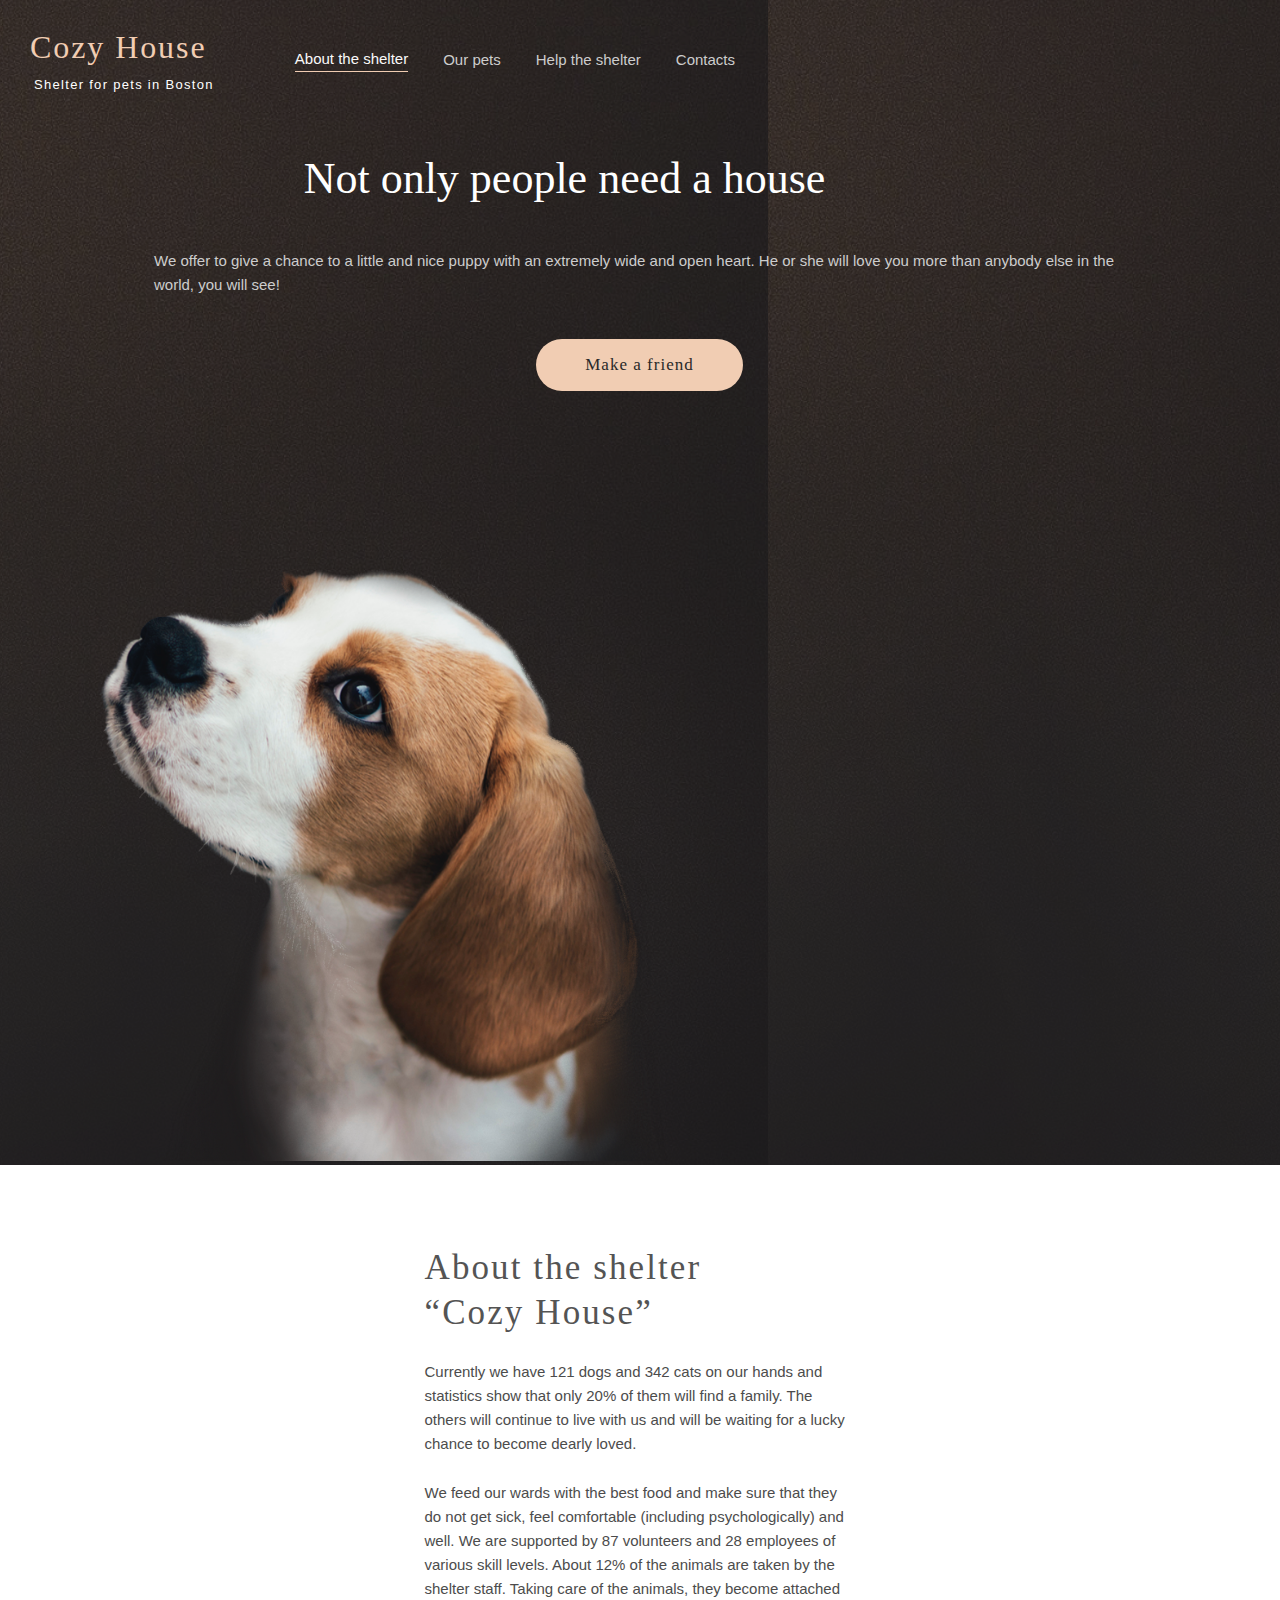
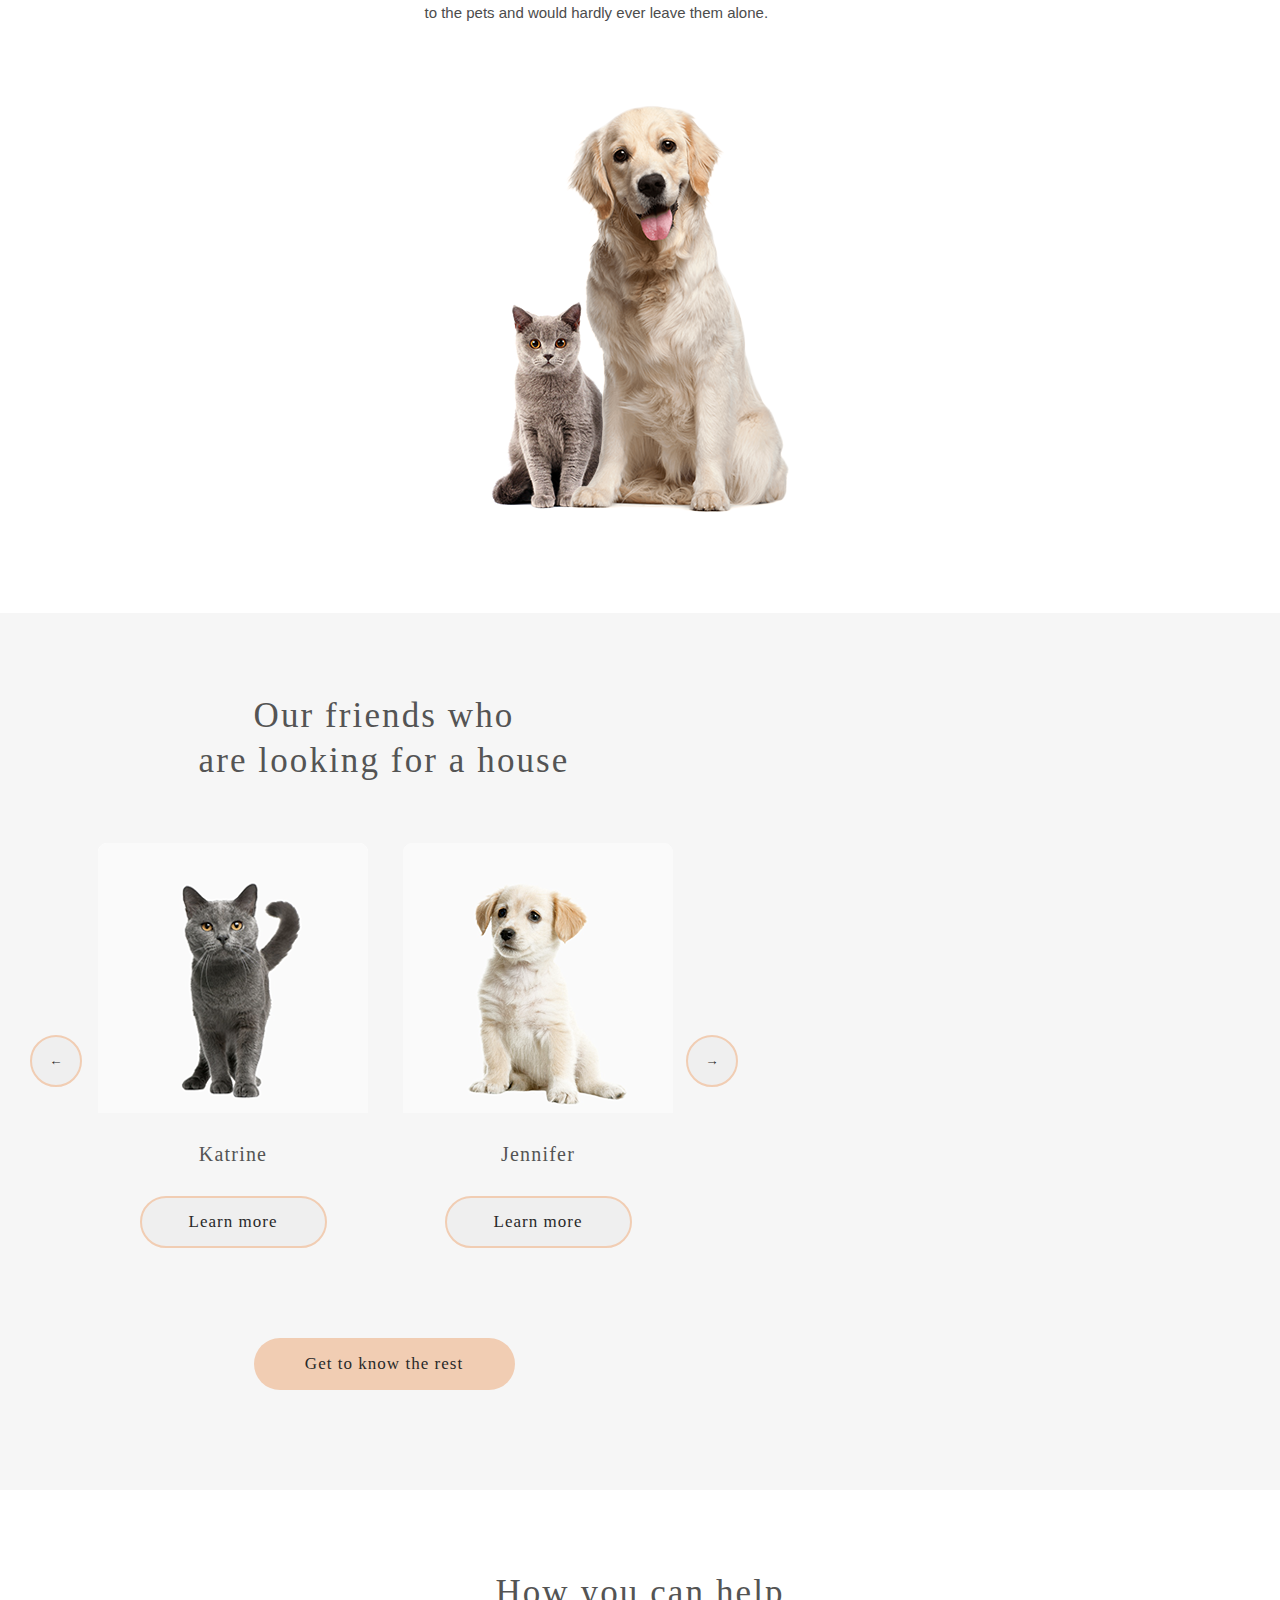
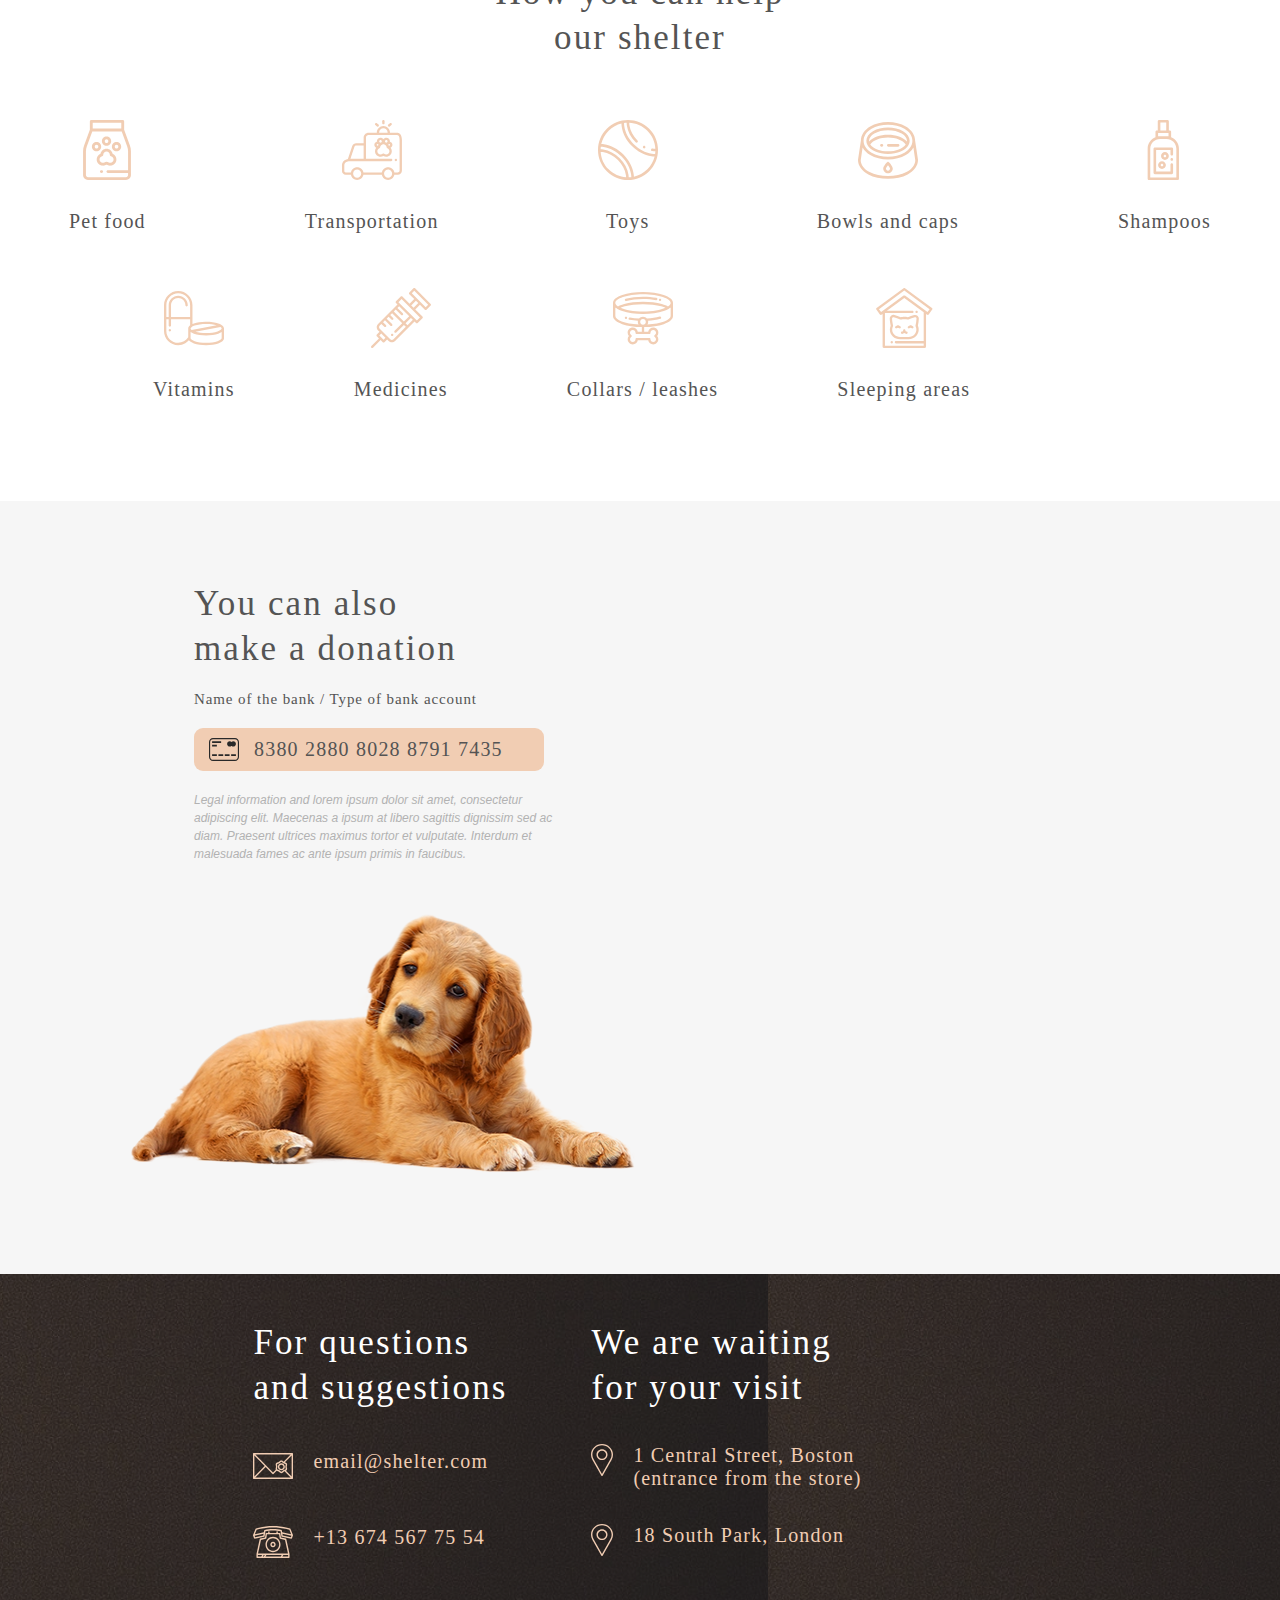
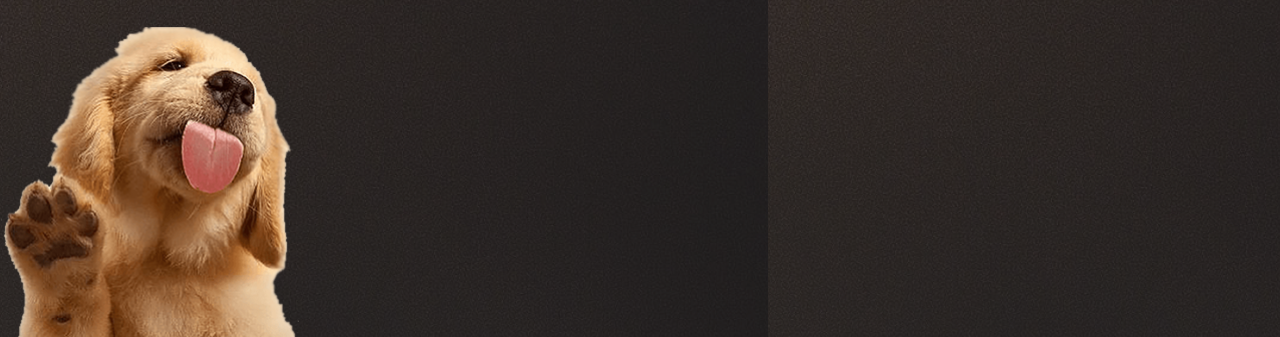
==== shelter/pages/main/index.html @ 7cda03db "feat: change Footer for 768px" ====
<!DOCTYPE html>
<html lang="en">
<head>
    <meta charset="UTF-8">
    <meta http-equiv="X-UA-Compatible" content="IE=edge">
    <meta name="viewport" content="width=device-width, initial-scale=1.0">
    <title>Shelter</title>
    <link rel="stylesheet" href="../../pages/main/style.css">
</head>
<body>
   
        <div class="start-screen">
            <header class="header_">
                <div class="logo">
                    <h1><a href="" class="logo-link">Cozy House</a></h1>
                    <span class="logo-subtitle">Shelter for pets in Boston</span>    
                </div>
                <div class="nav-menu">
                    <ul class="nav-list">
                        <li class="nav-item-activ">About the shelter</li>
                        <li><a href="../../pages/pets/index.html" class="nav-link">Our pets</a></li>
                        <li><a href="#help" class="nav-link">Help the shelter</a></li>
                        <li><a href="#contacts" class="nav-link">Contacts</a></li>
                    </ul>              
                </div>    
            </header>

            <main>
                <section class="start-screen-content">
                    <div class="content">
                        <div class="start-screen-header">
                            <h2>Not only people need a house</h2>
                        </div>
                        <span class="subheading">We offer to give a chance to a little and nice puppy with an extremely wide and open heart. He or she will love you more than anybody else in the world, you will see!</span>
                        <a href="#friends"><button class="button-primary">Make a friend</button></a>
                    </div>
                    <div class="start-screen-pappy">
                        <img src="../../assets/images/start-screen-puppy.png" alt="puppy" class="screen-pappy">
                    </div>

                </section>
        </div>
        
                <section class="about">
                    <div class="about-box">
                        <img src="../../assets/images/about-pets.png" alt="about-pets" class="about-pets">    
                        <div class="content-about">
                            <div class="about-header">
                                <h3>About the shelter <br> “Cozy House”</h3>
                            </div>
                            <span class="paragraph-l">Currently we have 121 dogs and 342 cats on our hands and statistics show that only 20% of them will find a family. The others will continue to live with us and will be waiting for a lucky chance to become dearly loved.</span>
                            <span class="paragraph-l">We feed our wards with the best food and make sure that they do not get sick, feel comfortable (including psychologically) and well. We are supported by 87 volunteers and 28 employees of various skill levels. About 12% of the animals are taken by the shelter staff. Taking care of the animals, they become attached to the pets and would hardly ever leave them alone.</span>
                        </div>
                    </div>
                    

                </section>
                <section class="pets" id="friends">
                    <div class="pets-content">
                        <h3>Our friends who <br> are looking for a house</h3>
                        <div class="slider">
                            <button class="button-arrow"><span class="arrow">&larr;</span>
                            </button>
                            <div class="cards">
                                <div class="card">
                                    <img src="../../assets/images/pets-katrine.png" alt="pets-katrine">
                                    <span class="pets-card-title">Katrine</span>
                                    <button class="button-secondary">Learn more</button>
                                </div>
                                <div class="card">
                                    <img src="../../assets/images/pets-jennifer.png" alt="pets-jennifer">
                                    <span class="pets-card-title">Jennifer</span>
                                    <button class="button-secondary">Learn more</button>
                                </div>
                                <div class="card card-slide">
                                    <img src="../../assets/images/pets-woody.png" alt="pets-woody">
                                    <span class="pets-card-title">Woody</span>
                                    <button class="button-secondary">Learn more</button>
                                </div>
                            </div>
                            
                            <button class="button-arrow"><span class="arrow">&rarr;</span></button>
                        </div>
                        <a href="../../pages/pets/index.html"><button class="button-primary button-pets">Get to know the rest</button></a>
                    </div>
                </section>
                <section class="help" id="help">
                    <div class="help-content">
                        <h3>How you can help <br> our shelter</h3>
                        <div class="list">
                            <div class="list-1">
                                <div class="list-item">
                                    <img src="../../assets/icons/icon-pet-food.svg" alt="pet-food" class="img-list">
                                    <h4 class="pet-food-text">Pet food</h4>
                                </div>
                                <div class="list-item">
                                    <img src="../../assets/icons/icon-transportation.svg" alt="transportation" class="img-list">
                                    <h4 class="transportation-text">Transportation</h4>
                                </div>
                                <div class="list-item">
                                    <img src="../../assets/icons/icon-toys.svg" alt="toys" class="img-list">
                                    <h4 class="toys-text" >Toys</h4>
                                </div>
                                <div class="list-item">
                                    <img src="../../assets/icons/icon-bowls-and-cups.svg" alt="bowls-and-cups" class="img-list">
                                    <h4 class="bowls-and-cups-text">Bowls and caps</h4>
                                </div>
                                <div class="list-item">
                                    <img src="../../assets/icons/icon-shampoos.svg" alt="shampoos" class="img-list">
                                    <h4 class="shampoos-text">Shampoos</h4>
                                </div>
                            </div>
                            <div class="list-2">
                                <div class="list-item">
                                    <img src="../../assets/icons/icon-vitamins.svg" alt="vitamins" class="img-list">
                                    <h4 class="vitamins-text">Vitamins</h4>
                                </div>
                                <div class="list-item">
                                    <img src="../../assets/icons/icon-medicines.svg" alt="medicines" class="img-list">
                                    <h4 class="medicines-text">Medicines</h4>
                                </div>
                                <div class="list-item">
                                    <img src="../../assets/icons/icon-collars-leashes.svg" alt="collars-leashes" class="img-list">
                                    <h4 class="collars-leashes-text">Collars / leashes</h4>
                                </div>
                                <div class="list-item">
                                    <img src="../../assets/icons/icon-sleeping-area.svg" alt="sleeping-area" class="img-list">
                                    <h4 class="sleeping-area-text">Sleeping areas</h4>
                                </div>  
                            </div>                            
                        </div>
                    </div>
                </section>
                <section class="donation">
                    <div class="donation-box">
                        <img src="../../assets/images/donation-dog.png" alt="donation-dog" class="donation-dog">
                        <div class="content-donation">
                            <h3>You can also <br> make a donation</h3>
                            <h5 class="name-bank">Name of the bank / Type of bank account</h5>
                            <div class="credit-card">
                                <img src="../../assets/icons/credit-card.svg" alt="credit-card" class="credit-card-img">
                                <a href="#" class="card-link"><h4>8380 2880 8028 8791 7435</h4></a> 
                            </div>
                            <span class="donation-description">Legal information and lorem ipsum dolor sit amet, consectetur adipiscing elit. Maecenas a ipsum at libero sagittis dignissim sed ac diam. Praesent ultrices maximus tortor et vulputate. Interdum et malesuada fames ac ante ipsum primis in faucibus.</span>
                        </div>
                    </div>
                </section>
            </main>

            <footer id="contacts">
                <div class="footer-content">
                    <div class="footer-contacts">
                        <h3 class="footer-h3">For questions <br> and suggestions</h3>
                        <div class="mail">
                            <a href="mailto:email@shelter.com" class="link"><img src="../../assets/icons/icon-email.svg" alt="email" class="mail-icon"></a>                            
                            <a href="mailto:email@shelter.com" class="link"><h4 class="footer-h4">email@shelter.com</h4></a>
                            
                        </div>
                        <div class="phone">
                            <a href="tel:+136745677554" class="link"><img src="../../assets/icons/icon-phone.svg" alt="phone" class="phone-icon"></a>
                            <a href="tel:+136745677554" class="link"><h4 class="footer-h4">+13 674 567 75 54</h4></a>
                            
                        </div>
                    </div>
                    <div class="locations">
                        <h3 class="footer-h3">We are waiting <br> for your visit</h3>
                        <div class="boston">
                            <a href="https://goo.gl/maps/akVeUtMoryrRmZDMA" target="_blank" class="link"><img src="../../assets/icons/icon-marker.svg" alt="icon-marker" class="icon-marker"></a>
                            <a href="https://goo.gl/maps/akVeUtMoryrRmZDMA" target="_blank" class="link"><h4 class="footer-h4">1 Central Street, Boston <br>(entrance from the store)</h4></a>
                        </div>
                        <div class="london">
                            <a href="https://goo.gl/maps/viqQWAGDZryfBT6z7" target="_blank" class="link"><img src="../../assets/icons/icon-marker.svg" alt="icon-marker" class="icon-marker"></a>
                            <a href="https://goo.gl/maps/viqQWAGDZryfBT6z7" target="_blank" class="link"><h4 class="footer-h4">18 South Park, London </h4></a>
                        </div>
                    </div>
                </div>
                <img src="../../assets/images/footer-puppy.png" alt="footer-puppy" class="footer-puppy">
            </footer>
    
        
    
    

    <script src="./script.js"></script>
</body>
</html>
---- shelter/pages/main/style.css ----
html {
    box-sizing: border-box;
    scroll-behavior: smooth;
}
body {
    margin: 0 auto;
    background: radial-gradient(110.67% 538.64% at 5.73% 50%, #513D2F 0%, #1A1A1C 100%), #211F20;
    max-width: 1280px;
}
:root {
    --font-h2-size: 44px;
    --font-h3-size: 35px;
    --font-h4-size: 20px;
    --font-h5-size: 15px; 
    --font-logo-size: 32px;
    
    --font-family-G: Georgia, serif;
    --font-color: #C4C4C4;
    --font-weight-400: 400;
    --font-line-h-45: 45px;
    --font-line-h-35:  35px; 
    --font-line-h-115: 115%;
    --font-line-h-24: 24px;
    --font-line-h-23: 23px;
    --font-line-h-17: 17px;
    --font-line-h-57: 57px;
    --font-letter-sp-006: 0.06em;
    
    --font-logo-sub-size: 13px;
    --font-logo-sub-Ar: Arial, sans-serif;
    --font-line-h-logo-sub: 15px;
    --font-letter-sp-logo-sub: 0.1em;

    --color-primary: #F1CDB3;
    --color-primary-light: #FDDCC4;
    --color-light-xl: #FFFFFF;
    --color-light-l: #F6F6F6;
    --color-light-s: #FAFAFA;
    --color-dark-s: #CDCDCD;
    --color-dark-m: #B2B2B2;
    --color-dark-l: #545454;
    --color-dark-xl: #4C4C4C;
    --color-dark-3xl: #292929;
}
h1 {
    margin: 0;
    color: var(--color-primary);
    font-size: var(--font-logo-size);
    font-family: var(--font-family-G);
    line-height: var(--font-line-h-35);
    font-weight: var(--font-weight-400);
    letter-spacing: var(--font-letter-sp-006);
    font-style: normal;
}
h2 {
    font-family: var(--font-family-G);
    font-style: normal;
    font-weight: var(--font-weight-400);
    font-size: var(--font-h2-size);
    line-height: var(--font-line-h-57);
    color: var(--color-light-xl);
    padding: 0 150px 42px 0;
    margin: 0;
}
h3 {
    font-family: var(--font-family-G);
    font-style: normal;
    font-weight: var(--font-weight-400);
    font-size: var(--font-h3-size);
    line-height: var(--font-line-h-45);
    letter-spacing: var(--font-letter-sp-006);
    color: var(--color-dark-l);
    margin: 0;
}
h4 {
    font-family: var(--font-family-G);
    font-style: normal;
    font-weight: var(--font-weight-400);
    font-size: var(--font-h4-size);
    line-height: var(--font-line-h-23);
    letter-spacing: var(--font-letter-sp-006);
    color: var(--color-dark-l);
    margin: 0;
}
h5 {
    font-family: var(--font-family-G);
    font-style: normal;
    font-weight: var(--font-weight-400);
    font-size: var(--font-h5-size);
    line-height: var(--font-line-h-17);
    letter-spacing: var(--font-letter-sp-006);
    color: var(--color-dark-l);
    margin: 0;
}
.paragraph-l {
    font-family: var(--font-logo-sub-Ar);
    font-style: normal;
    font-weight: var(--font-weight-400);
    font-size: var(--font-h5-size);
    line-height: var(--font-line-h-24);
    color: var(--color-dark-xl);
}
.paragraph-s {
    font-family: var(--font-logo-sub-Ar);
    font-style: italic;
    font-weight: var(--font-weight-400);
    font-size: 12px;
    line-height: 18px;
    color: var(--color-dark-m);
}


/* Header styles start */

.start-screen {
    max-width: 1280px;
    background: url(../../assets/images/start-screen-background.jpg); 
    
}
.header_ {
    display: flex;
    flex-direction: row;
    padding: 60px 40px 60px 40px;
    height: 60px;
}
h1 {
    margin-bottom: 10px;
}
.logo {
    padding-right: 573px;
}
.logo-link {
    color: var(--color-primary);
    align-items: center;
    text-decoration: none;
    
}
.logo-subtitle {
    color: var(--color-light-xl);
    font-size: var(--font-logo-sub-size);
    font-family: var(--font-logo-sub-Ar);
    font-weight: var(--font-weight-400);
    line-height: var(--font-line-h-logo-sub);
    letter-spacing: var(--font-letter-sp-logo-sub); 
    font-style: normal;
    padding-left: 4px;
}
.nav-menu {
    display: flex;
    padding-top: 16px;
    height: 27px;
}
.nav-list {
    display: flex;
    justify-content: flex-end;
    align-items: center;
    margin: 0 0;
    list-style: none;
    gap: 35px;
    padding: 0;
}
.nav-item-activ {
    font-family: var(--font-logo-sub-Ar);
    font-style: normal;
    font-weight: var(--font-weight-400);
    font-size: var(--font-h5-size);
    line-height: var(--font-line-h-24);
    color: var(--color-light-s);
    text-decoration: none;
    border-bottom: 1px solid var(--color-primary);
}
.nav-link {
    text-decoration: none;
    color: var(--color-dark-s);
    font-family: var(--font-logo-sub-Ar);
    font-style: normal;
    font-weight: var(--font-weight-400);
    font-size: var(--font-h5-size);
    line-height: var(--font-line-h-24);
}
.nav-link:hover {
    color: var(--color-light-s);
}

/* Header styles end */     

/* Start-screen styles start */

.start-screen-content {
    display: flex;
    padding: 0 40px;
    height: 728px;
}
.content {
    display: flex;
    flex-direction: column;
    padding: 163px 42px 243px 0px;
    align-items: flex-start;
    height: 322px;
}

.subheading {
    font-family: var(--font-logo-sub-Ar);
    font-style: normal;
    font-weight: var(--font-weight-400);
    font-size: var(--font-h5-size);
    line-height: var(--font-line-h-24);
    color: var(--color-dark-s);
    padding-bottom: 42px;
}
.button-primary {
    text-decoration: none;
    width: 207px;
    height: 52px;
    background: var(--color-primary);
    border-radius: 100px;
    border: var(--color-primary);
    font-family: var(--font-family-G);
    font-style: normal;
    font-weight: var(--font-weight-400);
    font-size: 17px;
    line-height: 22px;
    letter-spacing: var(--font-letter-sp-006);
    color: var(--color-dark-3xl);
    
}
.button-primary:hover {
    background: var(--color-primary-light);
    cursor: pointer;
}

/* Start-screen styles end */

/* About styles start */
.about {
    background: var(--color-light-xl);
}
.about-box {
    display: flex;
    flex-direction: row ;
    padding: 80px 40px 100px;
}
.about-pets {
    padding-left: 175px;
    width: 300px;   
}
.content-about {
    display: flex;
    flex-direction: column;
    padding: 14px 157px 14px 120px;
    gap: 25px;
    width: 430px;
}

/* About styles end */

/* Pets styles start */

.pets {
    display: flex;
    background: var(--color-light-l);
}
.pets-content {
    display: flex;
    flex-direction: column;
    justify-content: center;
    align-items: center;
    text-align: center;
    padding: 80px 40px 100px;
}
.slider {
    display: flex;
    justify-content: space-between;
    align-items: center;
}
.button-arrow {
    width: 52px;
    height: 52px;
    border: 2px solid var(--color-primary);
    box-sizing: border-box;
    border-radius: 100px;
}
.button-arrow:hover {
    background: var(--color-primary-light);
    border-radius: 100px;
    border: var(--color-primary-light);
    cursor: pointer;
}
.arrow {
    color: var(--color-dark-3xl);
    width: 14px;
    height: 6px;
}
.cards {
    display: flex;
    gap: 90px;
    padding: 60px 53px 60px;  
}
.card {
    display: flex;
    flex-direction: column;
    align-items: center;
}
.card:hover {
    background: var(--color-light-xl);
    cursor: pointer;
}
.card:hover .button-secondary {
    background: #FDDCC4;
    border-radius: 100px;
    cursor: pointer;
}
.pets-card-title {
    font-family: var(--font-family-G);
    font-style: normal;
    font-weight: var(--font-weight-400);
    font-size: 20px;
    line-height: 23px;
    letter-spacing: 0.06em;
    color: var(--color-dark-l);
    padding: 30px 0;
}
.button-secondary {
    border: 2px solid var(--color-primary);
    box-sizing: border-box;
    border-radius: 100px;
    width: 187px;
    height: 52px;
    font-family: var(--font-family-G);
    font-style: normal;
    font-weight: var(--font-weight-400);
    font-size: 17px;
    line-height: 22px;
    letter-spacing: var(--font-letter-sp-006);
    color: var(--color-dark-3xl);
    margin-bottom: 30px;
}
.button-pets {
    width: 261px;
}

/* Pets styles end */

/* Help styles start */

.help {
    background: var(--color-light-xl);
    display: flex;
}
.help-content {
    display: flex;
    flex-direction: column;
    padding: 80px 40px 100px;
    justify-content: center;
    align-items: center;
    text-align: center;
}
.list {
    display: flex;
    flex-flow: row wrap;
    
    padding: 60px 87px 0px;
}
.list-1 {
    display: flex;
    flex-direction: row;
    justify-content: space-between;
    gap: 119px;
    padding-bottom: 55px;
    height: 113px;
}
.list-2 {
    display: flex;
    flex-direction: row;
    justify-content: center;
    height: 113px;
    gap: 119px;
    padding: 0px 84px;
}
.list-item {
    display: flex;
    flex-direction: column;
    align-items: center;
}
.img-list {
    height: 60px;
}
.pet-food-text,
.transportation-text,
.toys-text,
.bowls-and-cups-text,
.shampoos-text,
.vitamins-text,
.medicines-text,
.collars-leashes-text,
.sleeping-area-text {
    padding-top: 30px;
}

/* Help styles end */

/* Donation styles start */

.donation {
    background: var(--color-light-l);
    display: flex;
}
.donation-box {
    display: flex;
    padding: 80px 182px 100px 183px;
}
.donation-dog {
    padding-top: 11px;
    height: 261px;
}
.content-donation {
    display: flex;
    flex-direction: column;
    padding-left: 30px;
}
.name-bank {
    padding: 20px 0 20px;
    align-items: center;
}
.credit-card {
    display: flex;
    background: var(--color-primary);
    border-radius: 9px;
    padding: 10px 15px;
    width: 320px;
}
.credit-card:hover {
    cursor: pointer;
    background: var(--color-primary-light);
}
.credit-card-img {
    padding-right: 15px;
}
.card-link {
    text-decoration: none;
}
.donation-description {
    font-family: var(--font-logo-sub-Ar);
    font-style: italic;
    font-weight: var(--font-weight-400);
    font-size: 12px;
    line-height: 18px;
    color: var(--color-dark-m);
    padding-top: 20px;
}
/* Donation styles end */

/* Footer styles start */
footer {
    display: flex;
    background: url(../../assets/images/footer-background.png);
    padding: 40px 40px 0px;
}
.footer-content {
    display: flex;
    flex-direction: row;
}
.footer-contacts {
    display: flex;
    flex-direction: column;
    width: 279px;
    padding-top: 16px;
    margin-right: 160px;

}
.mail {
    display: flex;
    padding: 40px 0px;
    color: var(--color-primary);
}
.phone {
    display: flex;
}
.mail-icon,
.phone-icon {
    width: 40px;
    padding-right: 20px;
}
.locations {
    display: flex;
    flex-direction: column;
    margin-right: 165px;
    padding-top: 16px;
}
.boston,
.london {
    display: flex;
}
.boston {
    padding: 34px 0 34px;
}
.icon-marker {
    padding-right: 20px;
}
.footer-h3 {
    color: var(--color-light-xl);
}
.footer-h4 {
    color: var(--color-primary);
}
.link {
    text-decoration: none;
    cursor: pointer;
}
/* Footer styles end */


/* Responsive For max-width: 768px */

@media (min-width: 768px) and (max-width: 1280px) {
    
    /* Header */

    .start-screen {
        max-width: 100vw;
        background: url(../../assets/images/start-screen-background-small.png);
    }
    .header_{
        padding: 30px 30px 60px;
    }
    .logo {
        padding-right: 81px;
    }

    /* Start-screen */

    .start-screen-content {
        max-width: 100vw;
        flex-direction: column;
        padding: 0 100px 0 99px;
        height: 1015px;
    }
    .content {
        display: flex;
        padding: 0 55px 100px;
        align-items: center;
    }
    .start-screen-header {
        display: flex;
        justify-content: flex-start;
    }
    .start-screen-pappy {
        padding-right: 30px;
    }
    .screen-pappy {
        width: 569px;
        height: 593px;
    }

    /* About  */

    .about-box {
        flex-direction: column-reverse;
        align-items: center;
        padding: 80px 166px 100px 165px;
    }
    .content-about {
        padding: 0 4px 80px;
        justify-content: center;
    }
    .about-header {
        display: flex;
        justify-content: flex-start;
    }
    .about-pets {
        padding: 0;
    }

    /* Our friends */

    .pets-content {
        padding: 80px 30px 100px;
        overflow: hidden;
    }
    .slider {
        width: 708px;
        height: 435px;
        padding: 60px 0px;
    }
    .cards {
        position: absolute;
        justify-content: space-around;
        gap: 35px;
        padding: 60px 68px 60px; 
    }
    .card-slide {
        display: none;
    }

    /* Help */

    .help {
        max-width: 100vw;
    }
    .help-content {
        padding: 80px 69px 100px;
    }
    .list {
        padding: 60px 0 0;
    }
    .list-1 {
        width: 100%;
    }

    /* Donation */

    .donation {
        width: 100vw;
    }
    .donation-box {
        flex-direction: column-reverse;
        padding: 0;
    }
    .content-donation {
        width: 380px;
        padding: 80px 194px 50px;
        justify-content: center;
    }
    .donation-dog {
        padding: 0 131px 100px;
    }

    /* Footer  */

    footer {
        width: 100vw;
        flex-direction: column;
        padding: 0;
        background: url(../../assets/images/start-screen-background-small.png);
    }
    .footer-content {
        justify-content: center;
        padding: 30px 30px 65px;
    }
    .footer-puppy {
        height: 310px;
        width: 300px;
    }
    .footer-contacts {
        margin-right: 60px;
        width: 278px;
    }
    
}
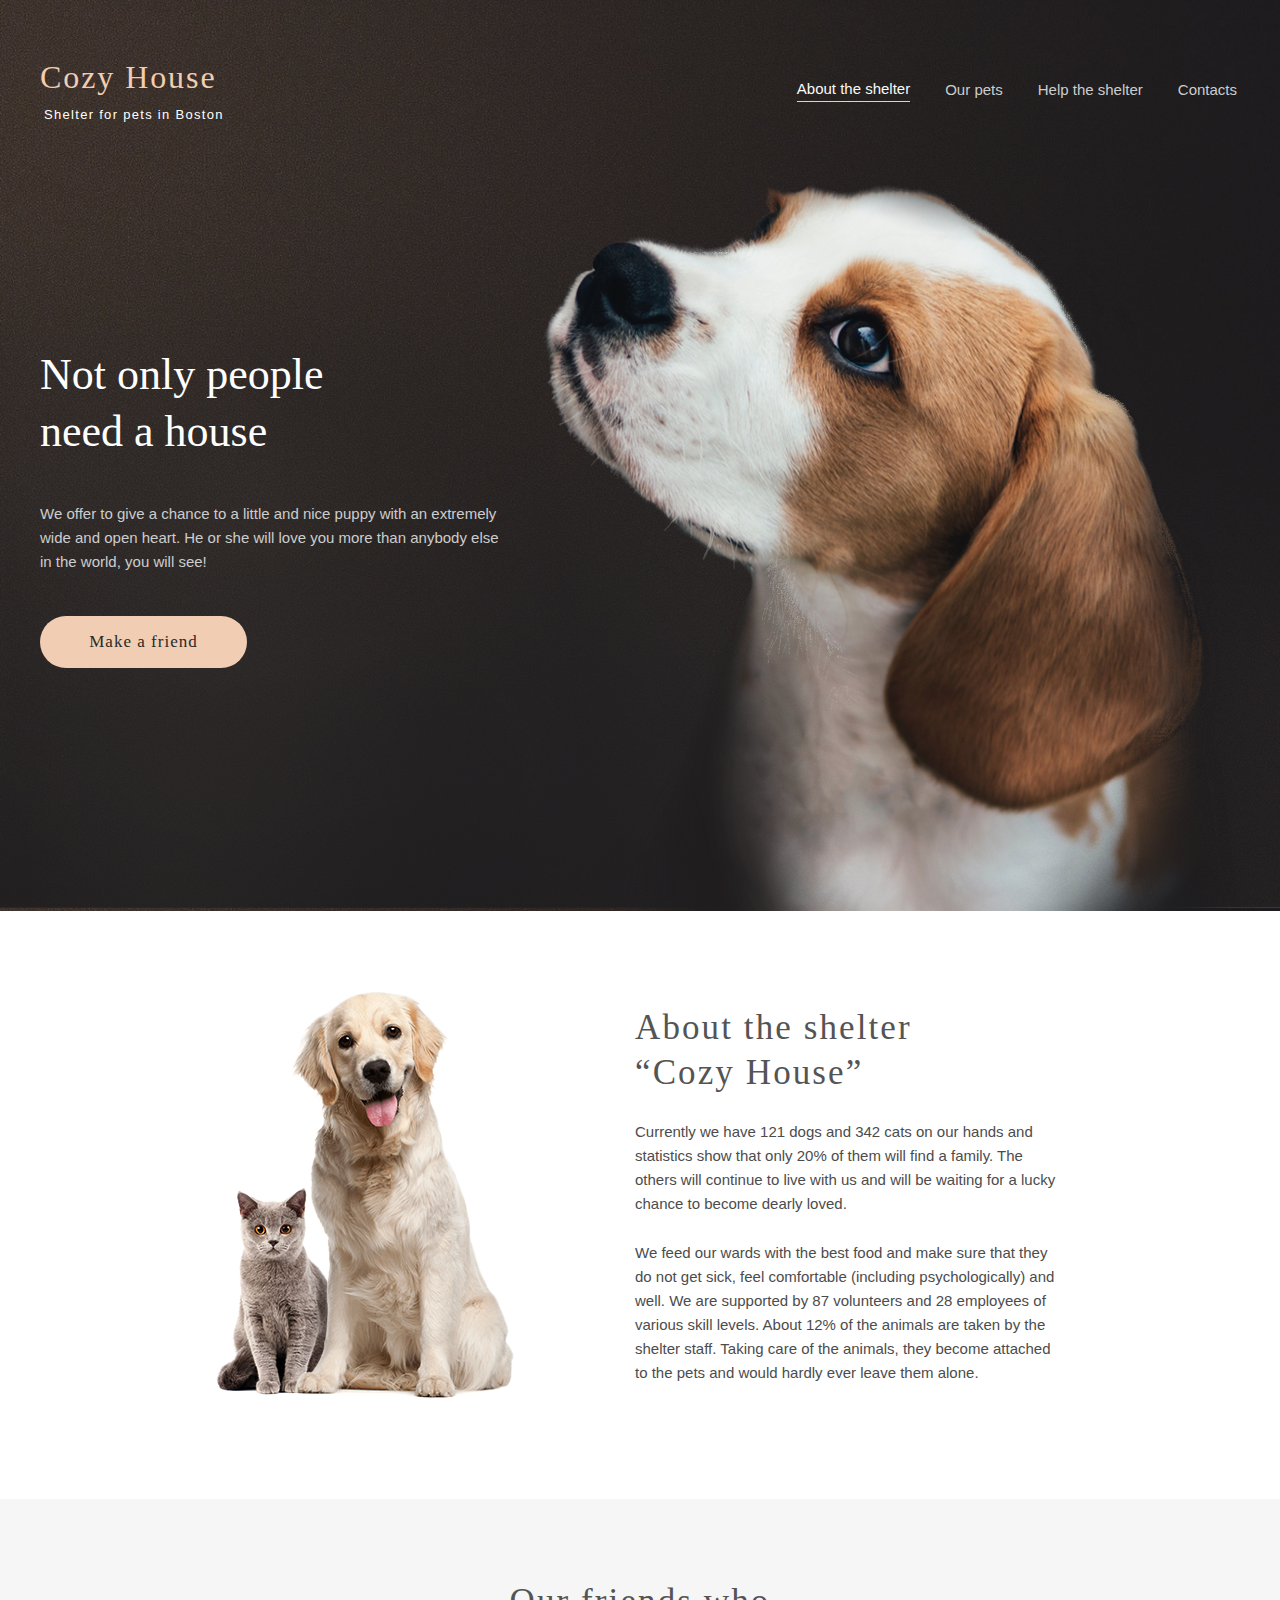
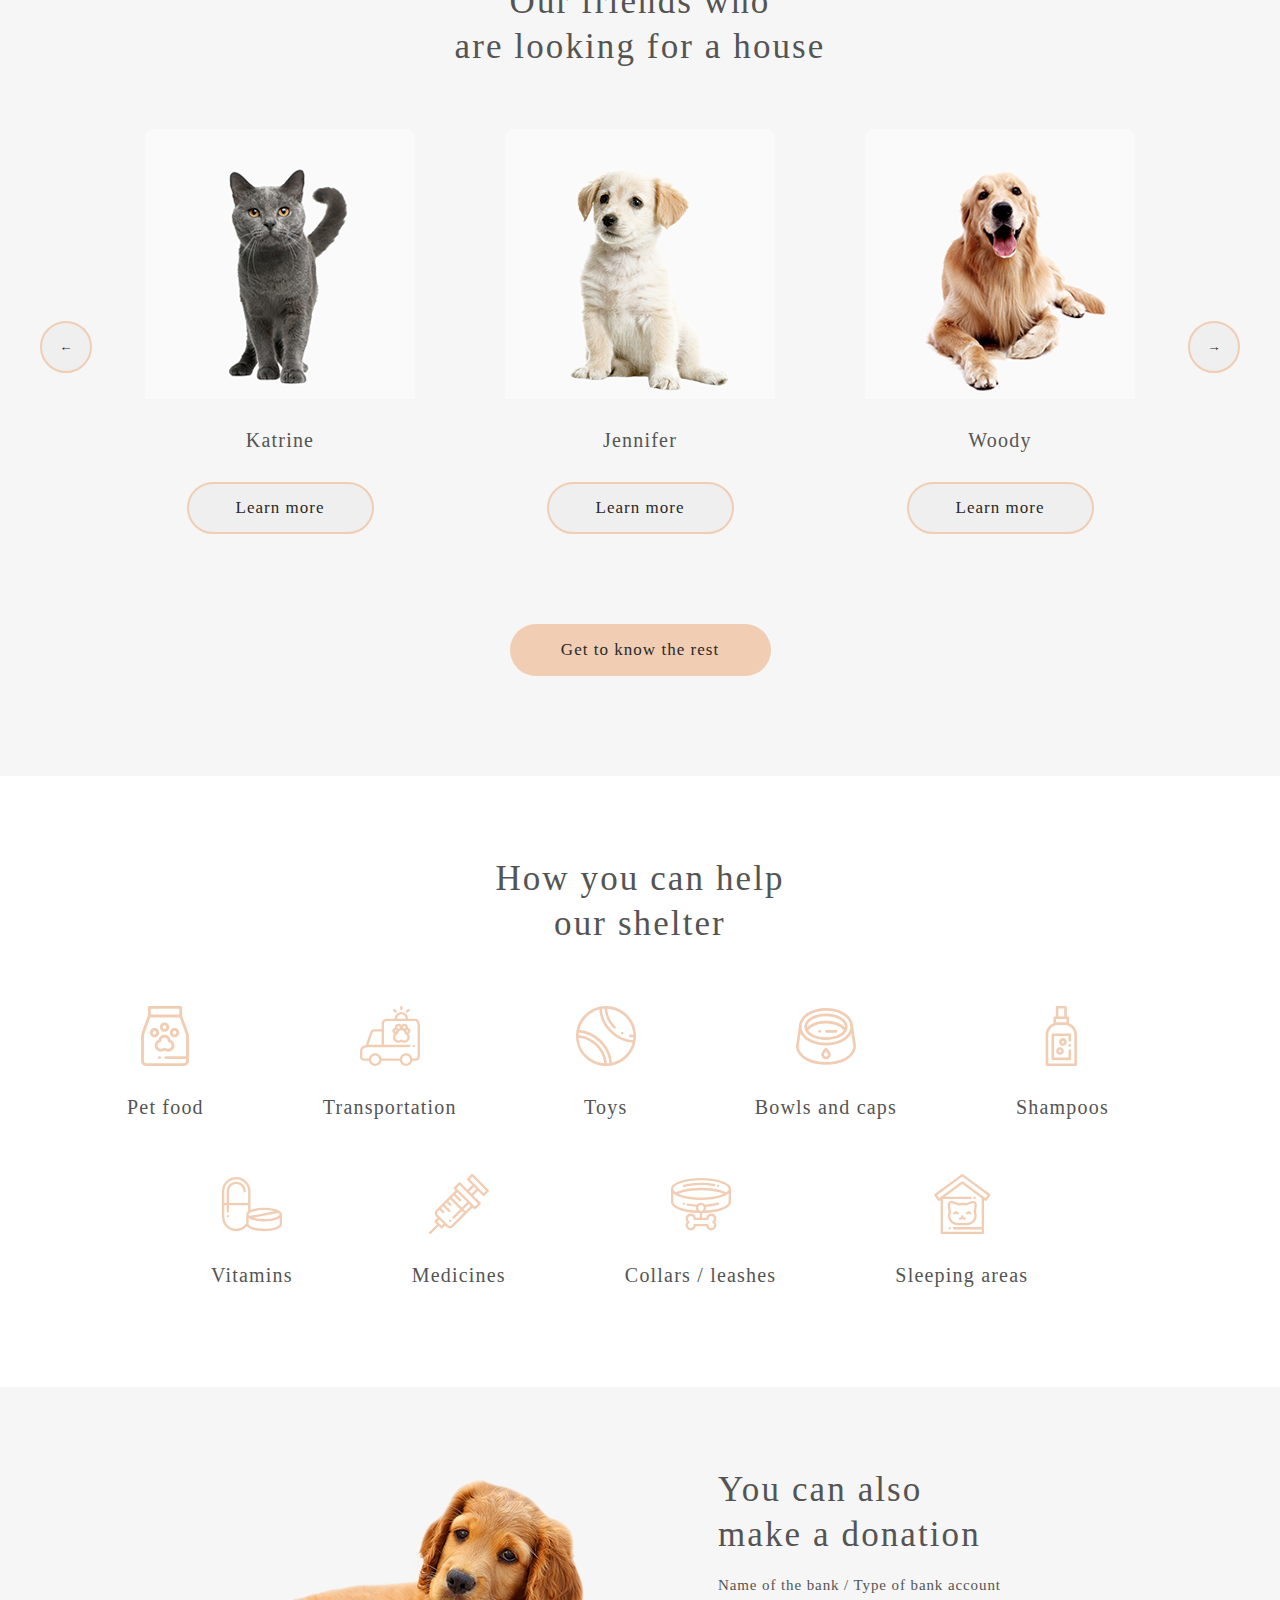
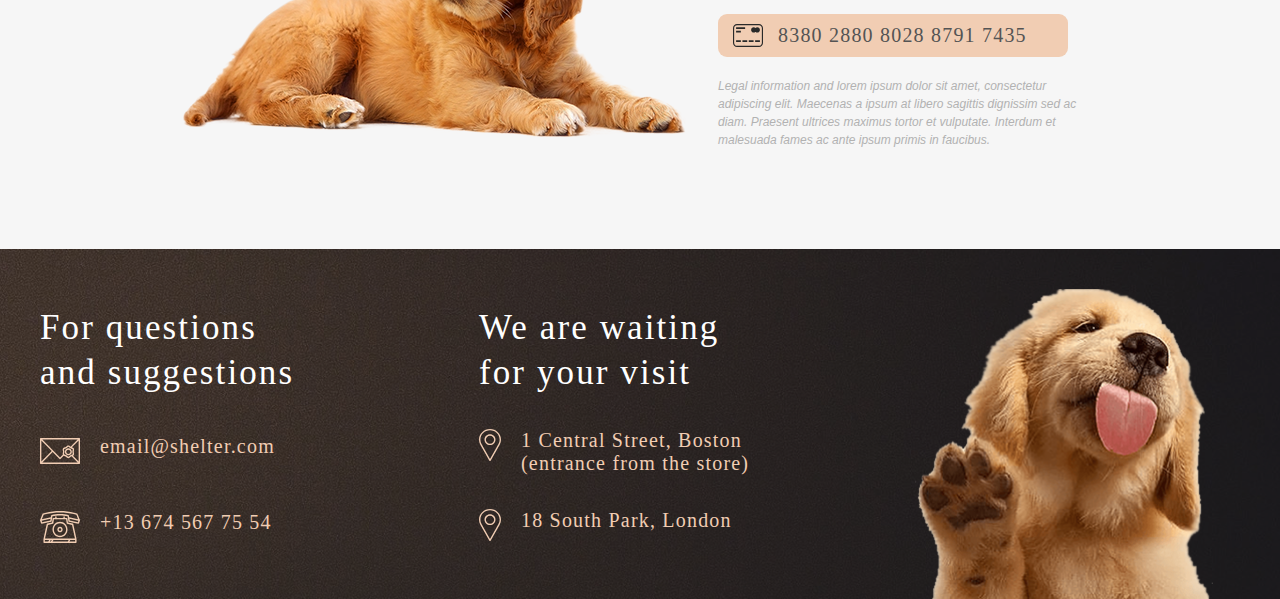
==== commit b114a5e4: "fix: fixed media-queries for 768px" ====
--- a/shelter/pages/main/index.html
+++ b/shelter/pages/main/index.html
@@ -25,7 +25,7 @@
                 </div>    
             </header>
 
-            <main>
+            <div>
                 <section class="start-screen-content">
                     <div class="content">
                         <div class="start-screen-header">
@@ -145,7 +145,7 @@
                         </div>
                     </div>
                 </section>
-            </main>
+            </div>
 
             <footer id="contacts">
                 <div class="footer-content">
--- a/shelter/pages/main/style.css
+++ b/shelter/pages/main/style.css
@@ -121,7 +121,6 @@
     display: flex;
     flex-direction: row;
     padding: 60px 40px 60px 40px;
-    height: 60px;
 }
 h1 {
     margin-bottom: 10px;
@@ -196,7 +195,6 @@
     flex-direction: column;
     padding: 163px 42px 243px 0px;
     align-items: flex-start;
-    height: 322px;
 }
 
 .subheading {
@@ -233,6 +231,7 @@
 
 /* About styles start */
 .about {
+    display: flex;
     background: var(--color-light-xl);
 }
 .about-box {
@@ -510,15 +509,16 @@
 /* Footer styles end */
 
 
-/* Responsive For max-width: 768px */
-
-@media (min-width: 768px) and (max-width: 1280px) {
+/* Responsive */
+/* For max-width: 768px */
+
+@media (max-width: 1279px) {
     
     /* Header */
 
     .start-screen {
-        max-width: 100vw;
-        background: url(../../assets/images/start-screen-background-small.png);
+        width: 100vw;
+        background: radial-gradient(100% 215.42% at 0% 0%, #5B483A 0%, #262425 100%), #211F20;
     }
     .header_{
         padding: 30px 30px 60px;
@@ -530,34 +530,41 @@
     /* Start-screen */
 
     .start-screen-content {
-        max-width: 100vw;
+        position: relative;
+        width: 100vw;
         flex-direction: column;
-        padding: 0 100px 0 99px;
+        align-items: center;
+        padding: 0;
         height: 1015px;
     }
     .content {
         display: flex;
-        padding: 0 55px 100px;
+        width: 460px;
+        padding: 0 0 100px;
         align-items: center;
     }
     .start-screen-header {
         display: flex;
         justify-content: flex-start;
     }
-    .start-screen-pappy {
-        padding-right: 30px;
-    }
     .screen-pappy {
+        position: absolute;
+        right: 30px;
         width: 569px;
         height: 593px;
     }
 
     /* About  */
 
+    .about {
+        width: 100vw;
+        justify-content: center;
+    }
     .about-box {
+        width: 437px;
         flex-direction: column-reverse;
         align-items: center;
-        padding: 80px 166px 100px 165px;
+        padding: 80px 0 100px;
     }
     .content-about {
         padding: 0 4px 80px;
@@ -631,9 +638,10 @@
         width: 100vw;
         flex-direction: column;
         padding: 0;
-        background: url(../../assets/images/start-screen-background-small.png);
+        background: radial-gradient(110.67% 538.64% at 5.73% 50%, #513D2F 0%, #1A1A1C 100%), #211F20;
     }
     .footer-content {
+        width: 100%;
         justify-content: center;
         padding: 30px 30px 65px;
     }
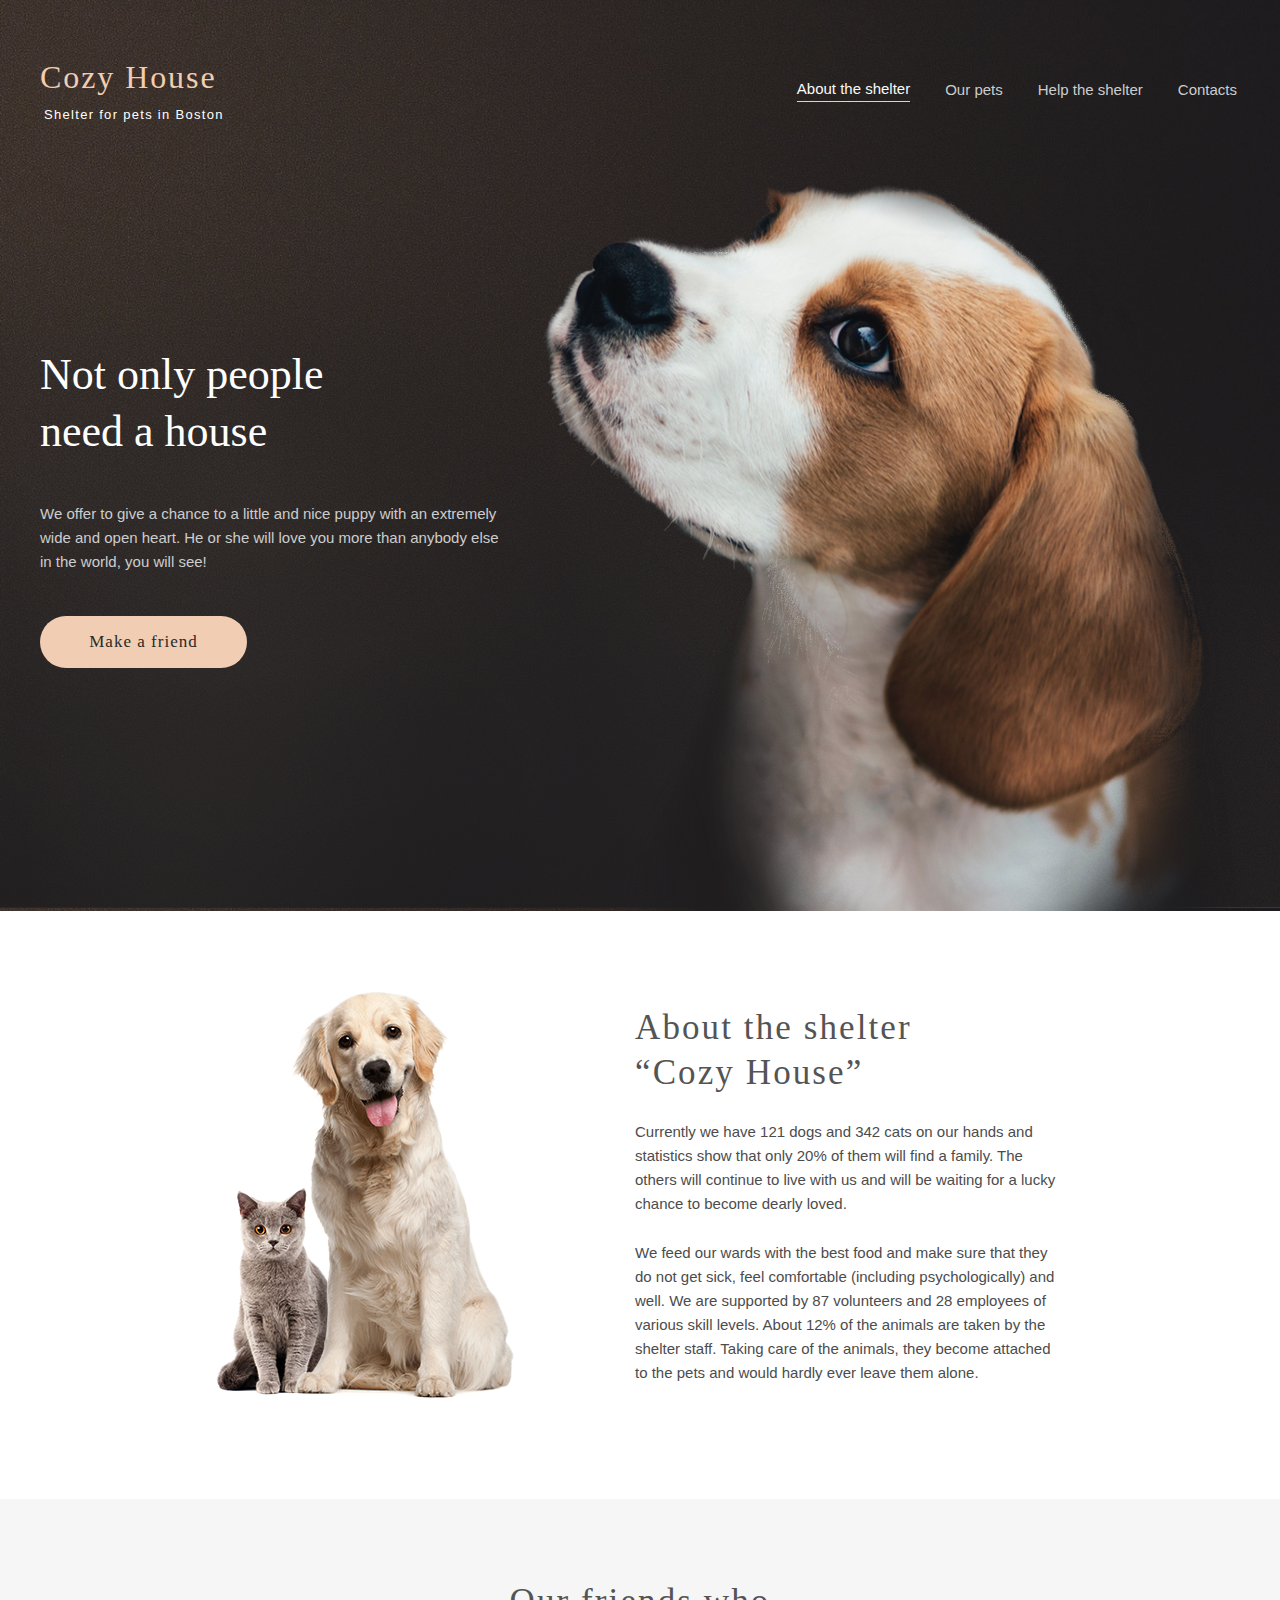
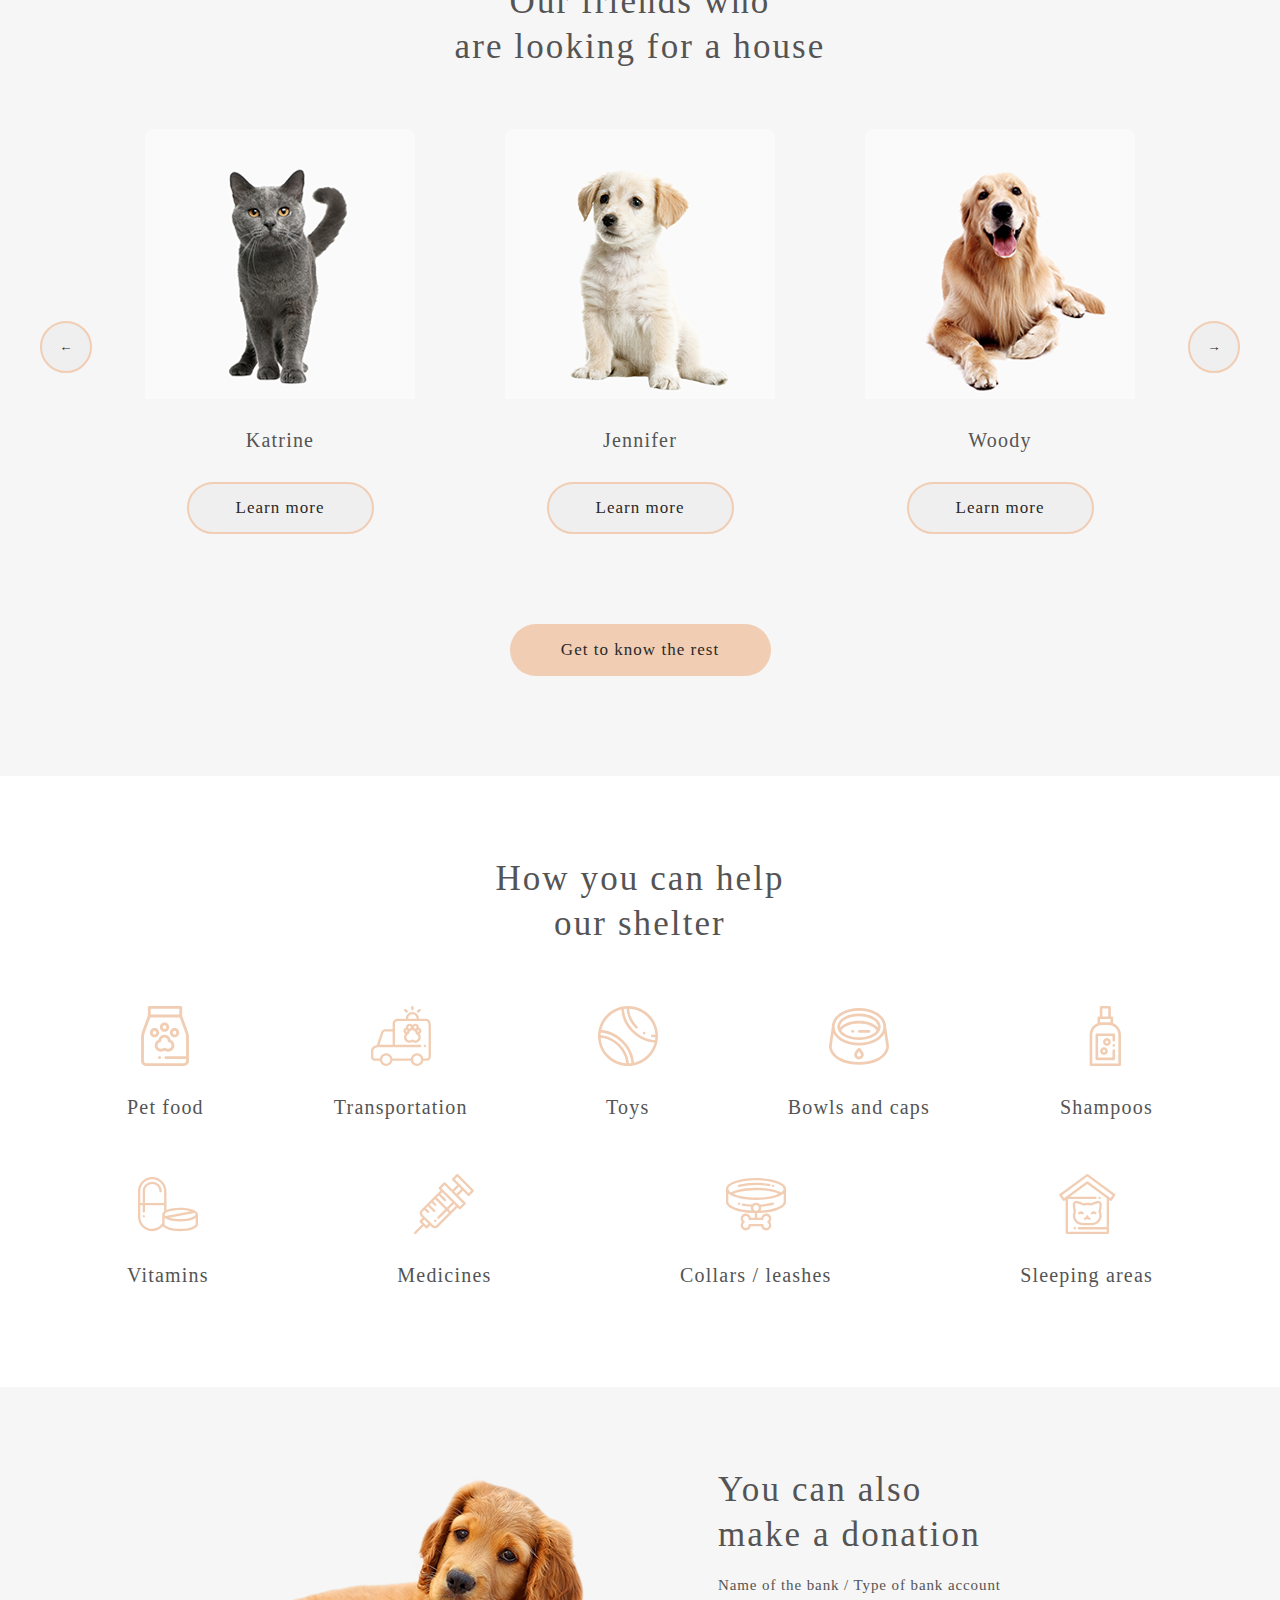
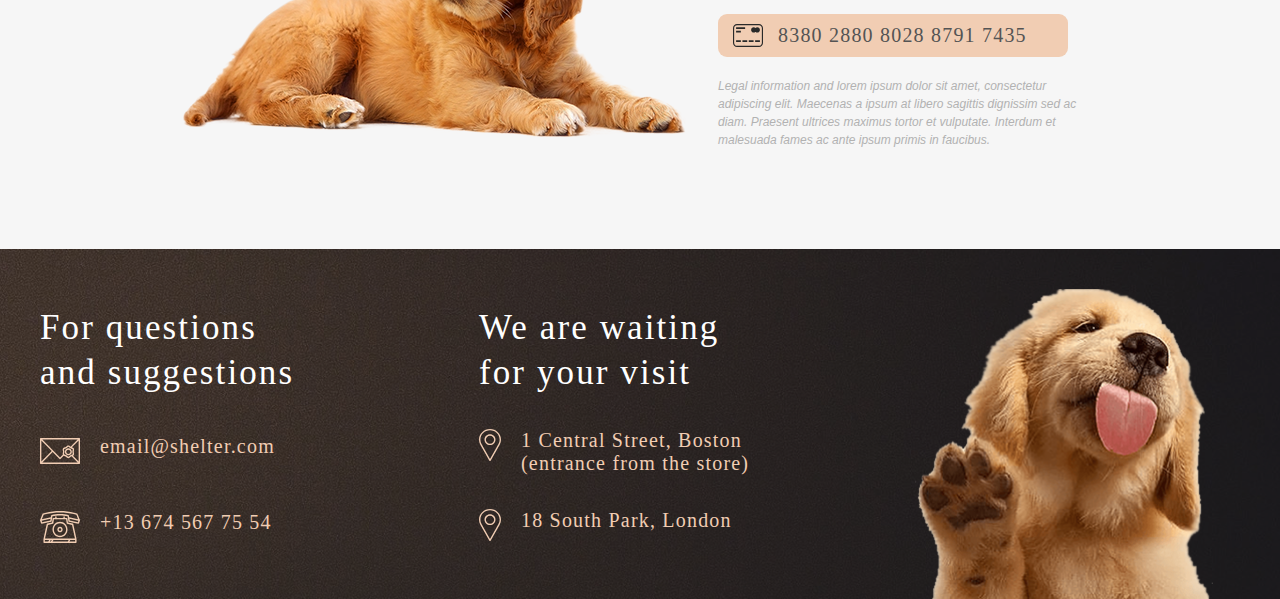
==== commit a1da89b5: "fix: fixed media-queries for 768px" ====
--- a/shelter/pages/main/index.html
+++ b/shelter/pages/main/index.html
@@ -88,7 +88,7 @@
                     <div class="help-content">
                         <h3>How you can help <br> our shelter</h3>
                         <div class="list">
-                            <div class="list-1">
+                            <!-- <div class="list-1"> -->
                                 <div class="list-item">
                                     <img src="../../assets/icons/icon-pet-food.svg" alt="pet-food" class="img-list">
                                     <h4 class="pet-food-text">Pet food</h4>
@@ -109,8 +109,8 @@
                                     <img src="../../assets/icons/icon-shampoos.svg" alt="shampoos" class="img-list">
                                     <h4 class="shampoos-text">Shampoos</h4>
                                 </div>
-                            </div>
-                            <div class="list-2">
+                            <!-- </div>
+                            <div class="list-2"> -->
                                 <div class="list-item">
                                     <img src="../../assets/icons/icon-vitamins.svg" alt="vitamins" class="img-list">
                                     <h4 class="vitamins-text">Vitamins</h4>
@@ -127,7 +127,7 @@
                                     <img src="../../assets/icons/icon-sleeping-area.svg" alt="sleeping-area" class="img-list">
                                     <h4 class="sleeping-area-text">Sleeping areas</h4>
                                 </div>  
-                            </div>                            
+                            <!-- </div>                             -->
                         </div>
                     </div>
                 </section>
--- a/shelter/pages/main/style.css
+++ b/shelter/pages/main/style.css
@@ -357,10 +357,12 @@
 .list {
     display: flex;
     flex-flow: row wrap;
-    
+    justify-content: space-between;
+    gap: 119px;
+    row-gap: 55px;
     padding: 60px 87px 0px;
 }
-.list-1 {
+/* .list-1 {
     display: flex;
     flex-direction: row;
     justify-content: space-between;
@@ -375,11 +377,12 @@
     height: 113px;
     gap: 119px;
     padding: 0px 84px;
-}
+} */
 .list-item {
     display: flex;
     flex-direction: column;
     align-items: center;
+    
 }
 .img-list {
     height: 60px;
@@ -522,6 +525,7 @@
     }
     .header_{
         padding: 30px 30px 60px;
+        justify-content: space-between;
     }
     .logo {
         padding-right: 81px;
@@ -580,8 +584,12 @@
 
     /* Our friends */
 
+    .pets {
+        width: 100vw;
+        justify-content: center;
+    }
     .pets-content {
-        padding: 80px 30px 100px;
+        padding: 80px 0 100px;
         overflow: hidden;
     }
     .slider {
@@ -602,34 +610,40 @@
     /* Help */
 
     .help {
-        max-width: 100vw;
+        width: 100vw;
+        justify-content: center;
     }
     .help-content {
-        padding: 80px 69px 100px;
+        width: 630px;
     }
     .list {
         padding: 60px 0 0;
-    }
-    .list-1 {
-        width: 100%;
-    }
-
+        gap: 60px;
+        row-gap: 55px;
+    }
+    .list-item {
+        width: 170px;
+    }
+    
     /* Donation */
 
     .donation {
         width: 100vw;
+        justify-content: center;
     }
     .donation-box {
         flex-direction: column-reverse;
         padding: 0;
+        align-items: center;
     }
     .content-donation {
         width: 380px;
-        padding: 80px 194px 50px;
+        padding: 80px 0 60px;
         justify-content: center;
     }
     .donation-dog {
-        padding: 0 131px 100px;
+        padding: 0 0 100px;
+        height: 261px;
     }
 
     /* Footer  */
@@ -637,21 +651,26 @@
     footer {
         width: 100vw;
         flex-direction: column;
-        padding: 0;
+        align-items: center;
+        padding: 30px 0 0;
         background: radial-gradient(110.67% 538.64% at 5.73% 50%, #513D2F 0%, #1A1A1C 100%), #211F20;
     }
     .footer-content {
-        width: 100%;
+        width: 708px;
         justify-content: center;
-        padding: 30px 30px 65px;
+        padding-bottom: 53px;
+    }
+    .footer-contacts {
+        padding-top: 0;
+        margin-right: 0;
+        margin-right: 60px;
+    }
+    .locations {
+        margin-right: 0;
+        padding-top: 0;
     }
     .footer-puppy {
         height: 310px;
         width: 300px;
     }
-    .footer-contacts {
-        margin-right: 60px;
-        width: 278px;
-    }
-    
 }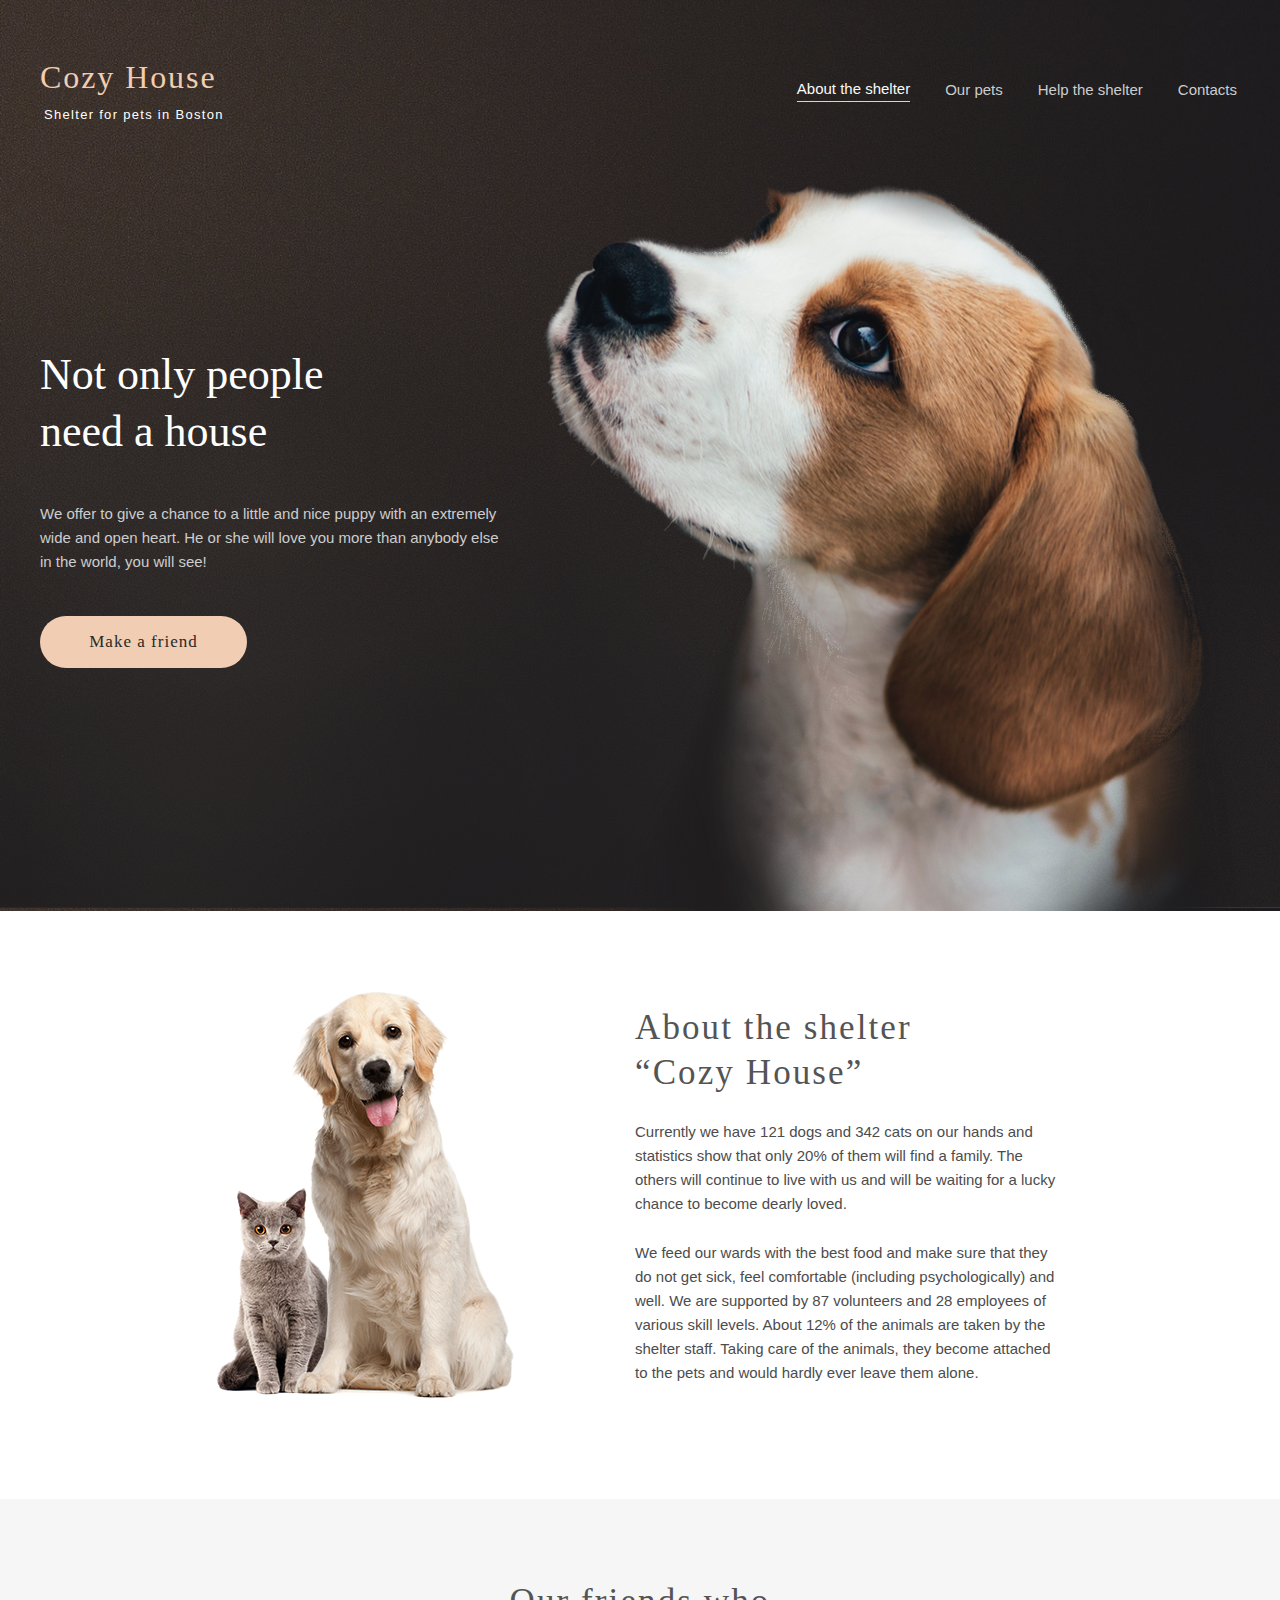
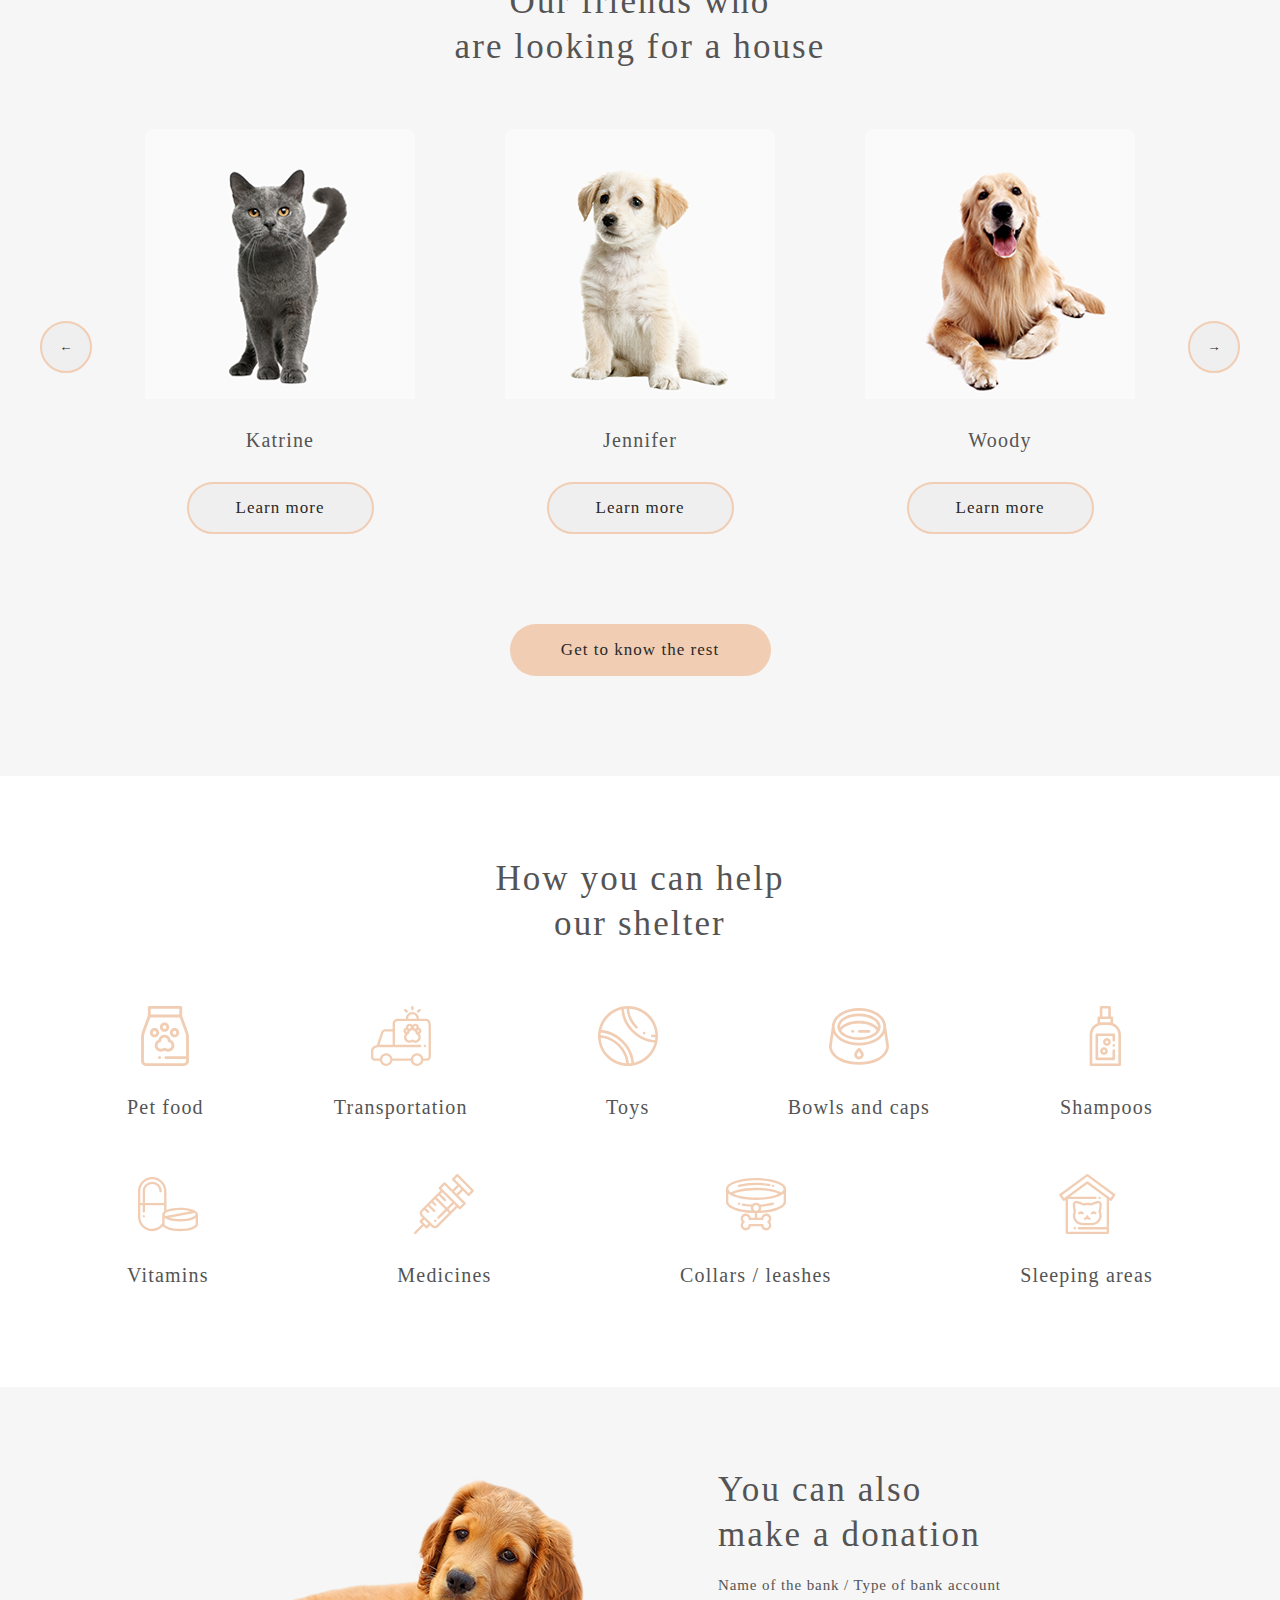
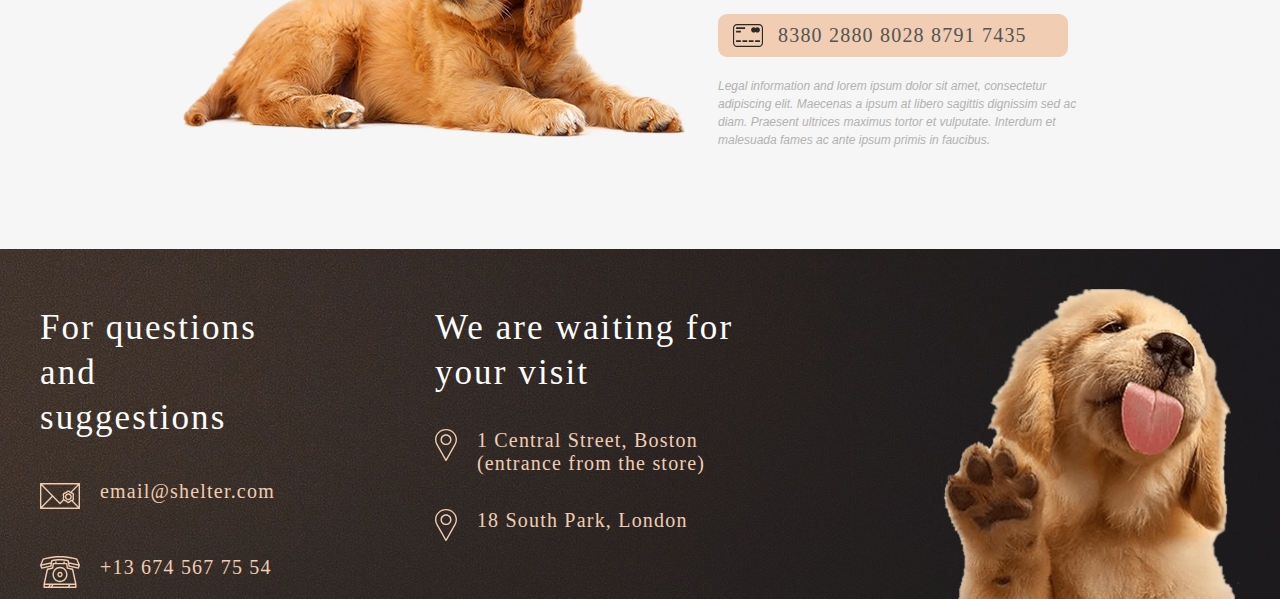
==== commit be54bcce: "feat: add media-queries for 320px in page Main" ====
--- a/shelter/pages/main/index.html
+++ b/shelter/pages/main/index.html
@@ -18,10 +18,15 @@
                 <div class="nav-menu">
                     <ul class="nav-list">
                         <li class="nav-item-activ">About the shelter</li>
-                        <li><a href="../../pages/pets/index.html" class="nav-link">Our pets</a></li>
+                        <li><a href="../../pages/pets/" class="nav-link">Our pets</a></li>
                         <li><a href="#help" class="nav-link">Help the shelter</a></li>
                         <li><a href="#contacts" class="nav-link">Contacts</a></li>
-                    </ul>              
+                    </ul>
+                    <div class="hamburger">
+                        <span class="line"></span>
+                        <span class="line"></span>
+                        <span class="line"></span>
+                      </div>              
                 </div>    
             </header>
 
@@ -29,7 +34,7 @@
                 <section class="start-screen-content">
                     <div class="content">
                         <div class="start-screen-header">
-                            <h2>Not only people need a house</h2>
+                            <h2>Not only people <br> need a house</h2>
                         </div>
                         <span class="subheading">We offer to give a chance to a little and nice puppy with an extremely wide and open heart. He or she will love you more than anybody else in the world, you will see!</span>
                         <a href="#friends"><button class="button-primary">Make a friend</button></a>
@@ -67,12 +72,12 @@
                                     <span class="pets-card-title">Katrine</span>
                                     <button class="button-secondary">Learn more</button>
                                 </div>
-                                <div class="card">
+                                <div class="card card-slide-320">
                                     <img src="../../assets/images/pets-jennifer.png" alt="pets-jennifer">
                                     <span class="pets-card-title">Jennifer</span>
                                     <button class="button-secondary">Learn more</button>
                                 </div>
-                                <div class="card card-slide">
+                                <div class="card card-slide-768">
                                     <img src="../../assets/images/pets-woody.png" alt="pets-woody">
                                     <span class="pets-card-title">Woody</span>
                                     <button class="button-secondary">Learn more</button>
@@ -81,7 +86,7 @@
                             
                             <button class="button-arrow"><span class="arrow">&rarr;</span></button>
                         </div>
-                        <a href="../../pages/pets/index.html"><button class="button-primary button-pets">Get to know the rest</button></a>
+                        <a href="../../pages/pets/"><button class="button-primary button-pets">Get to know the rest</button></a>
                     </div>
                 </section>
                 <section class="help" id="help">
@@ -91,41 +96,41 @@
                             <!-- <div class="list-1"> -->
                                 <div class="list-item">
                                     <img src="../../assets/icons/icon-pet-food.svg" alt="pet-food" class="img-list">
-                                    <h4 class="pet-food-text">Pet food</h4>
+                                    <h4 class="pet-text">Pet food</h4>
                                 </div>
                                 <div class="list-item">
                                     <img src="../../assets/icons/icon-transportation.svg" alt="transportation" class="img-list">
-                                    <h4 class="transportation-text">Transportation</h4>
+                                    <h4 class="pet-text">Transportation</h4>
                                 </div>
                                 <div class="list-item">
                                     <img src="../../assets/icons/icon-toys.svg" alt="toys" class="img-list">
-                                    <h4 class="toys-text" >Toys</h4>
+                                    <h4 class="pet-text" >Toys</h4>
                                 </div>
                                 <div class="list-item">
                                     <img src="../../assets/icons/icon-bowls-and-cups.svg" alt="bowls-and-cups" class="img-list">
-                                    <h4 class="bowls-and-cups-text">Bowls and caps</h4>
+                                    <h4 class="pet-text">Bowls and caps</h4>
                                 </div>
                                 <div class="list-item">
                                     <img src="../../assets/icons/icon-shampoos.svg" alt="shampoos" class="img-list">
-                                    <h4 class="shampoos-text">Shampoos</h4>
+                                    <h4 class="pet-text">Shampoos</h4>
                                 </div>
                             <!-- </div>
                             <div class="list-2"> -->
                                 <div class="list-item">
                                     <img src="../../assets/icons/icon-vitamins.svg" alt="vitamins" class="img-list">
-                                    <h4 class="vitamins-text">Vitamins</h4>
+                                    <h4 class="pet-text">Vitamins</h4>
                                 </div>
                                 <div class="list-item">
                                     <img src="../../assets/icons/icon-medicines.svg" alt="medicines" class="img-list">
-                                    <h4 class="medicines-text">Medicines</h4>
+                                    <h4 class="pet-text">Medicines</h4>
                                 </div>
                                 <div class="list-item">
                                     <img src="../../assets/icons/icon-collars-leashes.svg" alt="collars-leashes" class="img-list">
-                                    <h4 class="collars-leashes-text">Collars / leashes</h4>
+                                    <h4 class="pet-text">Collars / leashes</h4>
                                 </div>
                                 <div class="list-item">
                                     <img src="../../assets/icons/icon-sleeping-area.svg" alt="sleeping-area" class="img-list">
-                                    <h4 class="sleeping-area-text">Sleeping areas</h4>
+                                    <h4 class="pet-text">Sleeping areas</h4>
                                 </div>  
                             <!-- </div>                             -->
                         </div>
@@ -139,7 +144,7 @@
                             <h5 class="name-bank">Name of the bank / Type of bank account</h5>
                             <div class="credit-card">
                                 <img src="../../assets/icons/credit-card.svg" alt="credit-card" class="credit-card-img">
-                                <a href="#" class="card-link"><h4>8380 2880 8028 8791 7435</h4></a> 
+                                <a href="#" class="card-link"><h4 class="card-link">8380 2880 8028 8791 7435</h4></a> 
                             </div>
                             <span class="donation-description">Legal information and lorem ipsum dolor sit amet, consectetur adipiscing elit. Maecenas a ipsum at libero sagittis dignissim sed ac diam. Praesent ultrices maximus tortor et vulputate. Interdum et malesuada fames ac ante ipsum primis in faucibus.</span>
                         </div>
@@ -150,7 +155,7 @@
             <footer id="contacts">
                 <div class="footer-content">
                     <div class="footer-contacts">
-                        <h3 class="footer-h3">For questions <br> and suggestions</h3>
+                        <h3 class="footer-h3">For questions and suggestions</h3>
                         <div class="mail">
                             <a href="mailto:email@shelter.com" class="link"><img src="../../assets/icons/icon-email.svg" alt="email" class="mail-icon"></a>                            
                             <a href="mailto:email@shelter.com" class="link"><h4 class="footer-h4">email@shelter.com</h4></a>
@@ -163,7 +168,7 @@
                         </div>
                     </div>
                     <div class="locations">
-                        <h3 class="footer-h3">We are waiting <br> for your visit</h3>
+                        <h3 class="footer-h3">We are waiting for your visit</h3>
                         <div class="boston">
                             <a href="https://goo.gl/maps/akVeUtMoryrRmZDMA" target="_blank" class="link"><img src="../../assets/icons/icon-marker.svg" alt="icon-marker" class="icon-marker"></a>
                             <a href="https://goo.gl/maps/akVeUtMoryrRmZDMA" target="_blank" class="link"><h4 class="footer-h4">1 Central Street, Boston <br>(entrance from the store)</h4></a>
@@ -181,6 +186,6 @@
     
     
 
-    <script src="./script.js"></script>
+    <script src="../../pages/main/script.js"></script>
 </body>
 </html>--- a/shelter/pages/main/style.css
+++ b/shelter/pages/main/style.css
@@ -180,6 +180,33 @@
 .nav-link:hover {
     color: var(--color-light-s);
 }
+.hamburger .line {
+    display: none;
+    width: 30px;
+    height: 2px;
+    background-color: var(--color-primary);
+    margin: 9px auto;
+    -webkit-transition: all 0.3s ease-in-out;
+    -o-transition: all 0.3s ease-in-out;
+    transition: all 0.3s ease-in-out;
+}
+.hamburger {
+    -webkit-transition: all 0.3s ease-in-out;
+    -o-transition: all 0.3s ease-in-out;
+    transition: all 0.3s ease-in-out;
+}
+.hamburger.is-active {
+    -webkit-transform: rotate(90deg);
+    -ms-transform: rotate(90deg);
+    -o-transform: rotate(90deg);
+    transform: rotate(90deg);
+}
+.hamburger.is-active .line:nth-child(1) {
+    width: 30px;
+} 
+.hamburger.is-active .line:nth-child(2) {
+    width: 30px;
+}
 
 /* Header styles end */     
 
@@ -387,15 +414,7 @@
 .img-list {
     height: 60px;
 }
-.pet-food-text,
-.transportation-text,
-.toys-text,
-.bowls-and-cups-text,
-.shampoos-text,
-.vitamins-text,
-.medicines-text,
-.collars-leashes-text,
-.sleeping-area-text {
+.pet-text {
     padding-top: 30px;
 }
 
@@ -603,7 +622,7 @@
         gap: 35px;
         padding: 60px 68px 60px; 
     }
-    .card-slide {
+    .card-slide-768 {
         display: none;
     }
 
@@ -673,4 +692,182 @@
         height: 310px;
         width: 300px;
     }
+}
+
+
+/* 320px <= width < 768px */
+
+@media (max-width: 767px) {
+    :root {
+        --font-h2-size: 25px;
+        --font-line-h-57: 32px;
+        --font-h3-size: 25px;
+        --font-line-h-45: 32px;
+    }
+    
+    /* Header */
+
+    .header_ {
+        padding: 30px 53px 60px 3%;
+    }
+    .logo {
+        padding-right: 41px;
+    }
+    .nav-list {
+        display: none;
+    }
+    .nav-menu {
+        padding-top: 9px;
+    }
+    .hamburger .line {
+        display: block;
+    }
+    h1 {
+        margin-bottom: 8px;
+    }
+
+    /* Start-screen */
+
+    .start-screen-content {
+        height: 673px;
+    }
+    .content {
+       width: 300px;
+       padding: 0;
+       height: 823px;
+       text-align: center;
+    }
+    h2 {
+        padding: 0 0 42px;  
+    }
+    .screen-pappy {
+        width: 260px;
+        height: 271px;
+        top: 402px;
+        right: 10px;
+    }
+
+    /* About */
+
+    .about-box {
+        width: 300px;
+        padding: 42px 0;
+    }
+    .about-pets {
+        width: 260px;
+    }
+    .content-about {
+        width: 300px;
+        text-align: center;
+        padding: 0 0 42px;
+        gap: 22px;
+    }
+    .about-header {
+        justify-content: center;
+    }
+    .paragraph-l {
+        padding: 0 15px;
+        text-align: justify;
+    }
+
+    /* Pets */
+    .pets-content {
+        padding: 42px 0 42px;
+    }
+    .slider {
+        justify-content: center;
+        height: 507px;
+        padding: 36px 0px 50px;
+    }
+    .cards {
+        padding: 0px 68px 57px;
+    }
+    .card-slide-320 {
+        display: none;
+    }
+
+    /* Help */
+
+    .help-content {
+        padding: 40px 15px 42px;
+    }
+    .list {
+        padding: 42px 0 0;
+        gap: 30px;
+        row-gap: 30px;
+        width: 290px;
+    }
+    .list-item {
+        width: 130px;
+        height: 87px;
+    }
+    .img-list {
+        width: 50px;
+        height: 50px;
+    }
+    .pet-text {
+        font-size: 15px;
+        line-height: 17px;
+        padding-top: 20px;
+    }
+
+    /* Donation */
+
+    .content-donation {
+        width: 300px;
+        align-items: center;
+        text-align: center;
+        padding: 43px 0 42px;
+    }
+    .name-bank {
+        line-height: 24px;
+        font-size: 14px;
+    }
+    .credit-card {
+        width: 251px;
+        
+    }
+    .card-link {
+        font-size: 15px;
+        line-height: 17px;
+    }
+    .donation-description {
+        text-align: justify;
+        width: 280px;
+    }
+    .donation-dog {
+        width: 260px;
+        height: 135px;
+        padding-bottom: 42px;
+    }
+
+    /* Footer */
+
+    footer {
+        padding: 30px 0 0px;
+        text-align: center;
+    }
+    .footer-content {
+        width: 300px;
+        flex-wrap: wrap;
+        padding-bottom: 35px;
+    }
+    .footer-contacts {
+        margin-right: 0;
+        text-align: center;
+        padding-bottom: 32px;
+    }
+    .mail {
+        padding: 40px 0 40px;
+    }
+    .footer-h3 {
+        width: 270px;
+    }
+    .boston {
+        padding: 40px 0 42px;
+    }
+    .footer-puppy {
+        width: 260px;
+        height: 269px;
+    }
 }